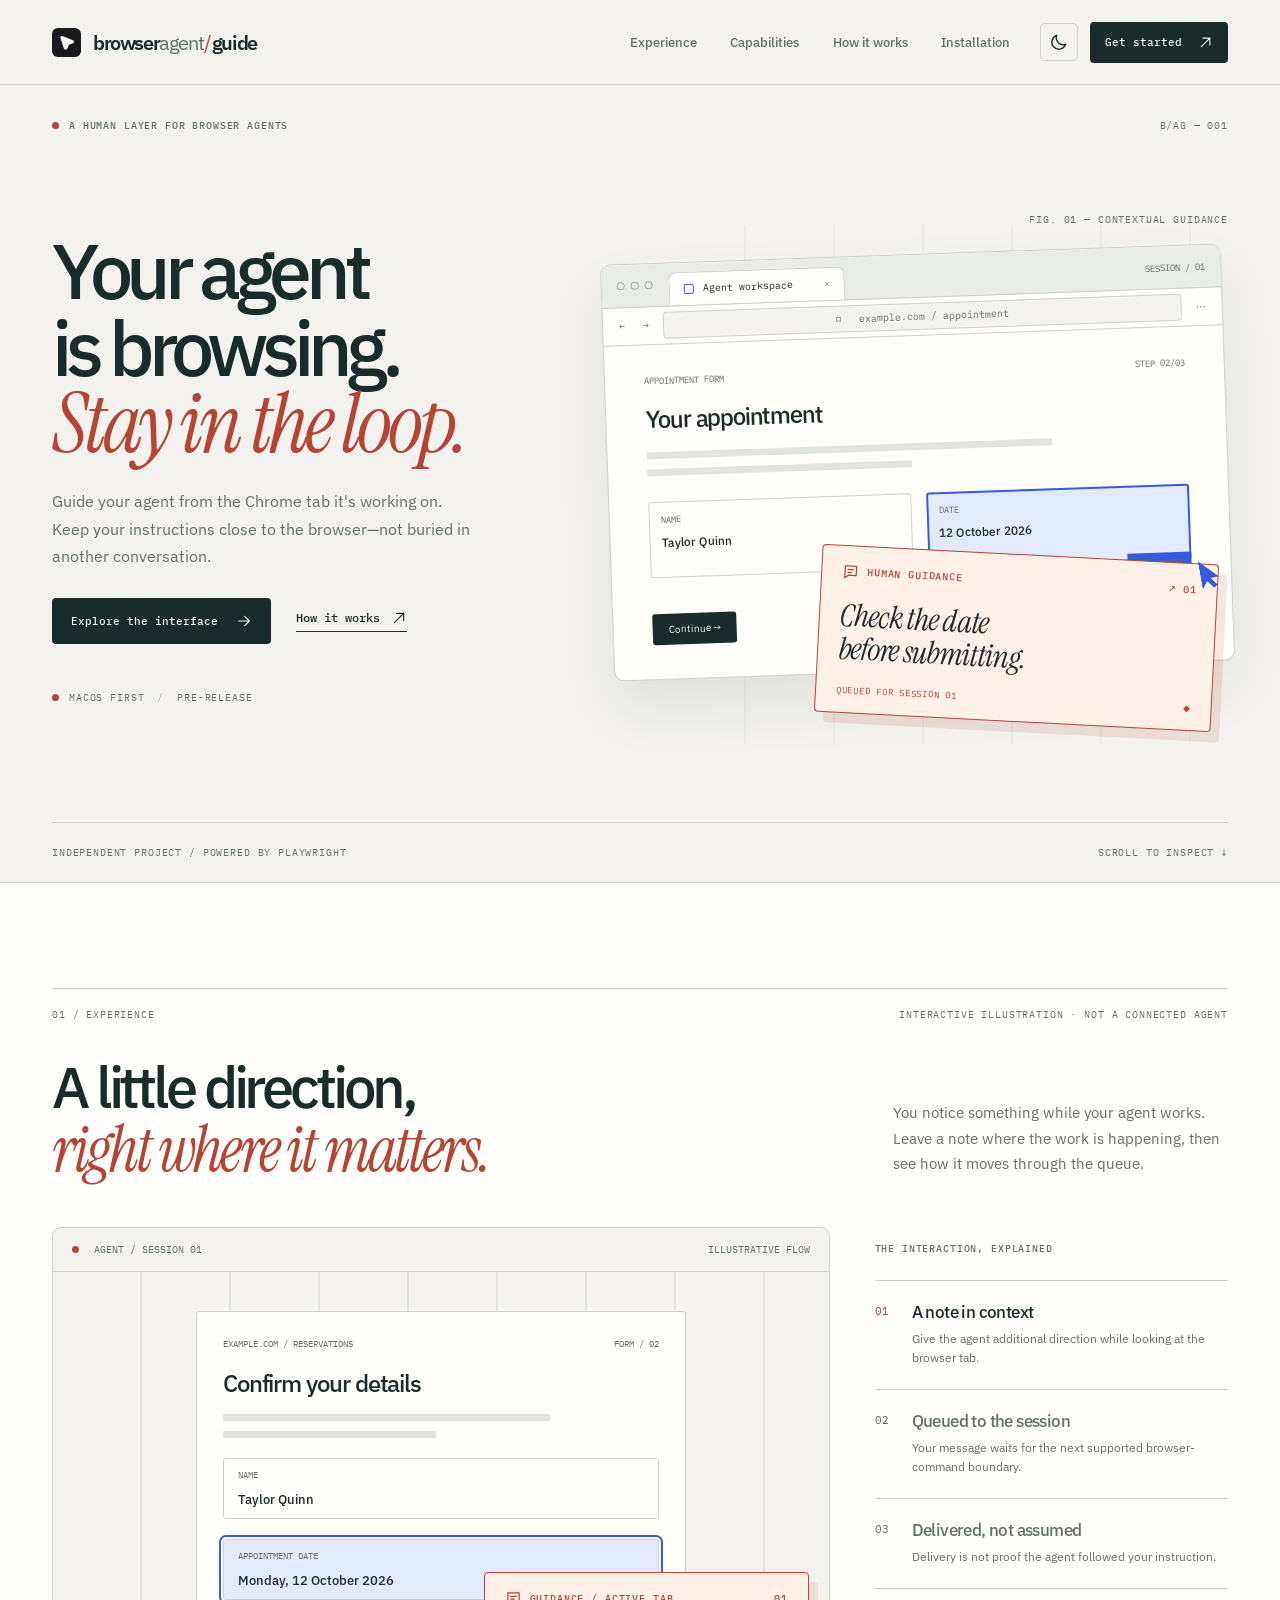
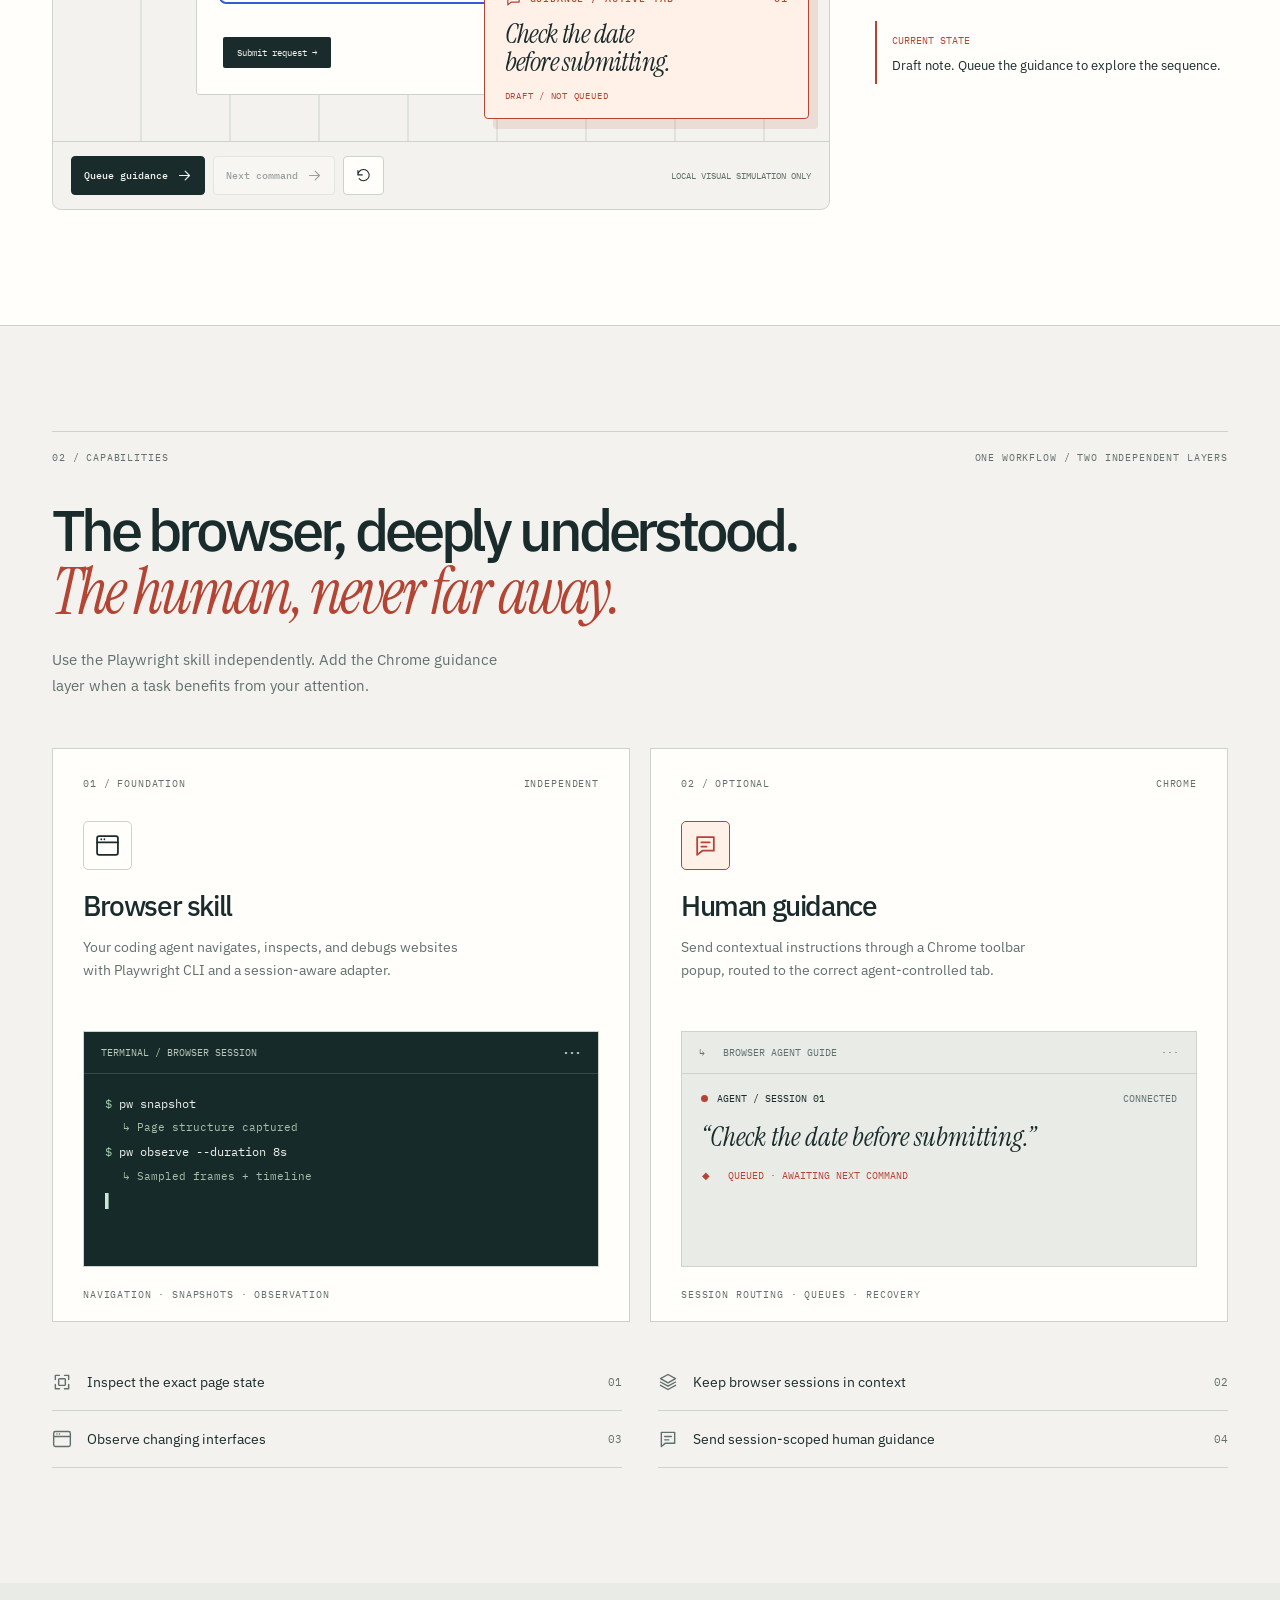
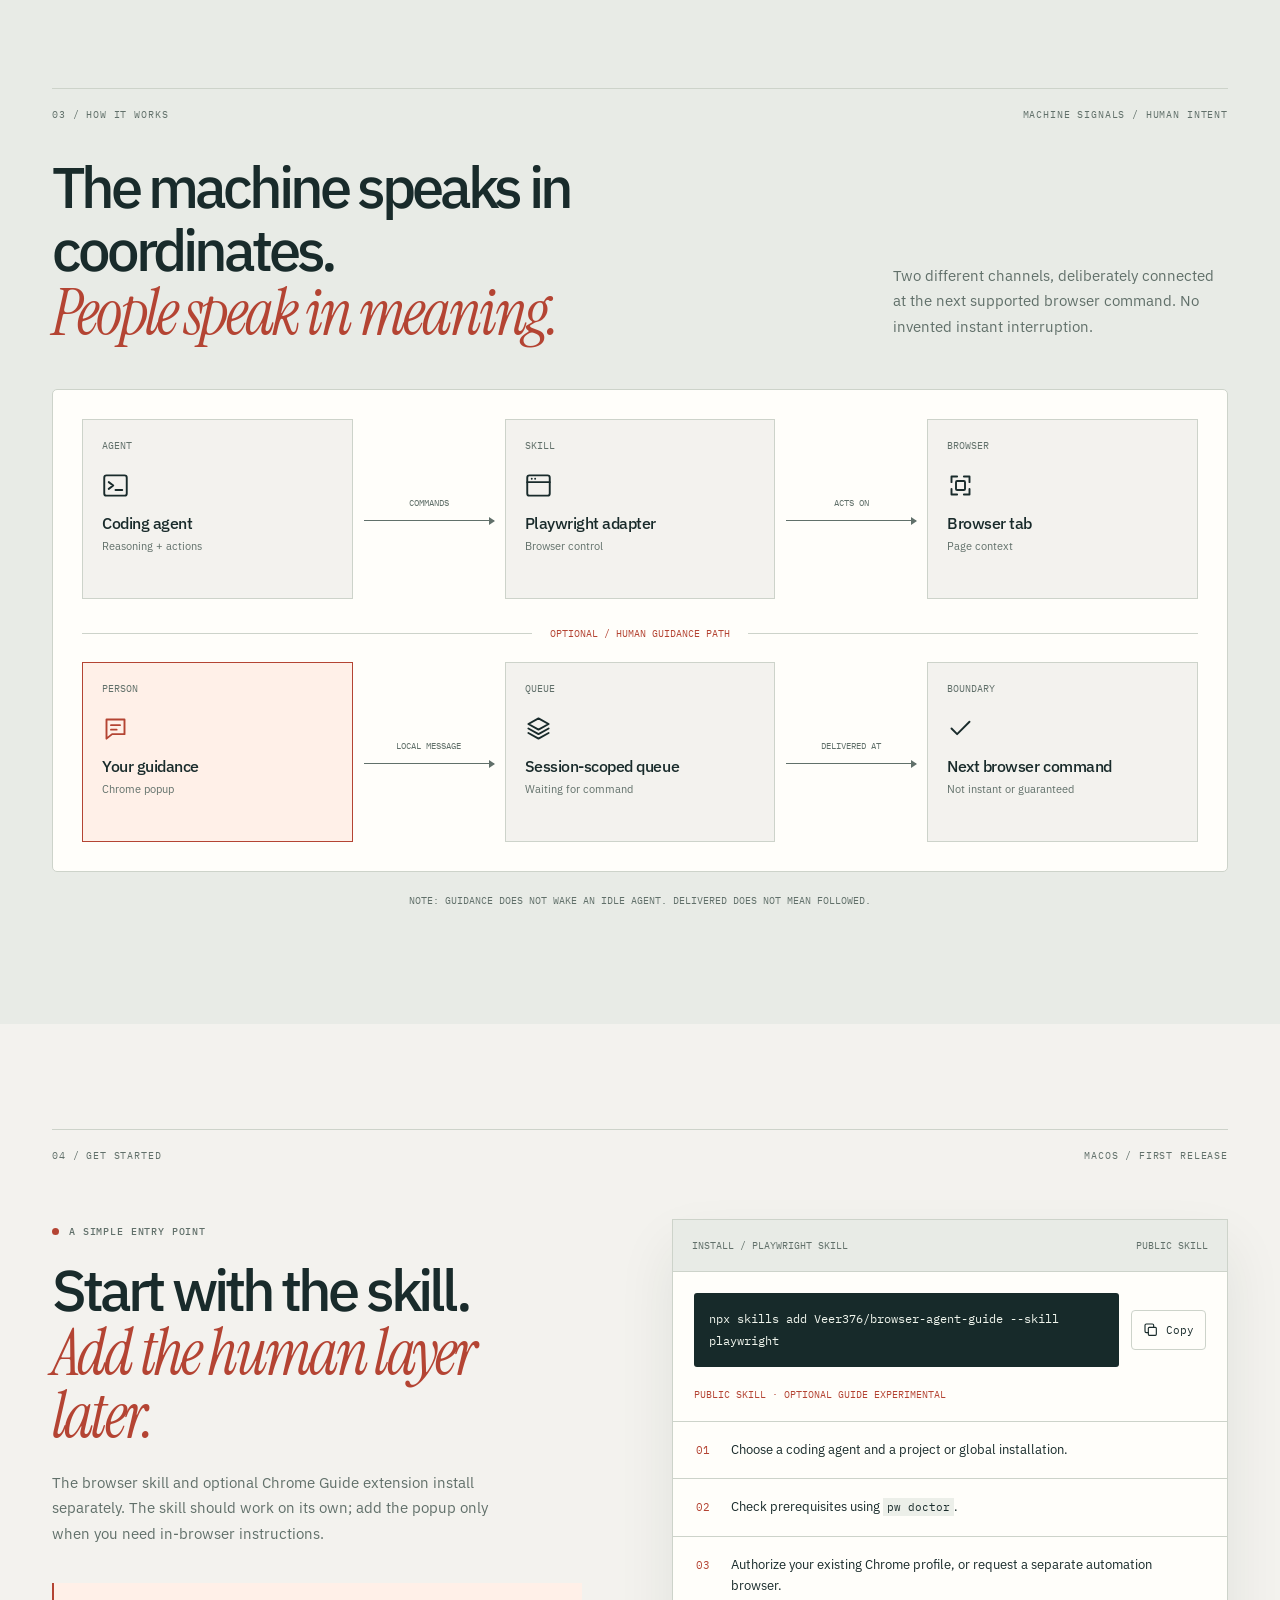
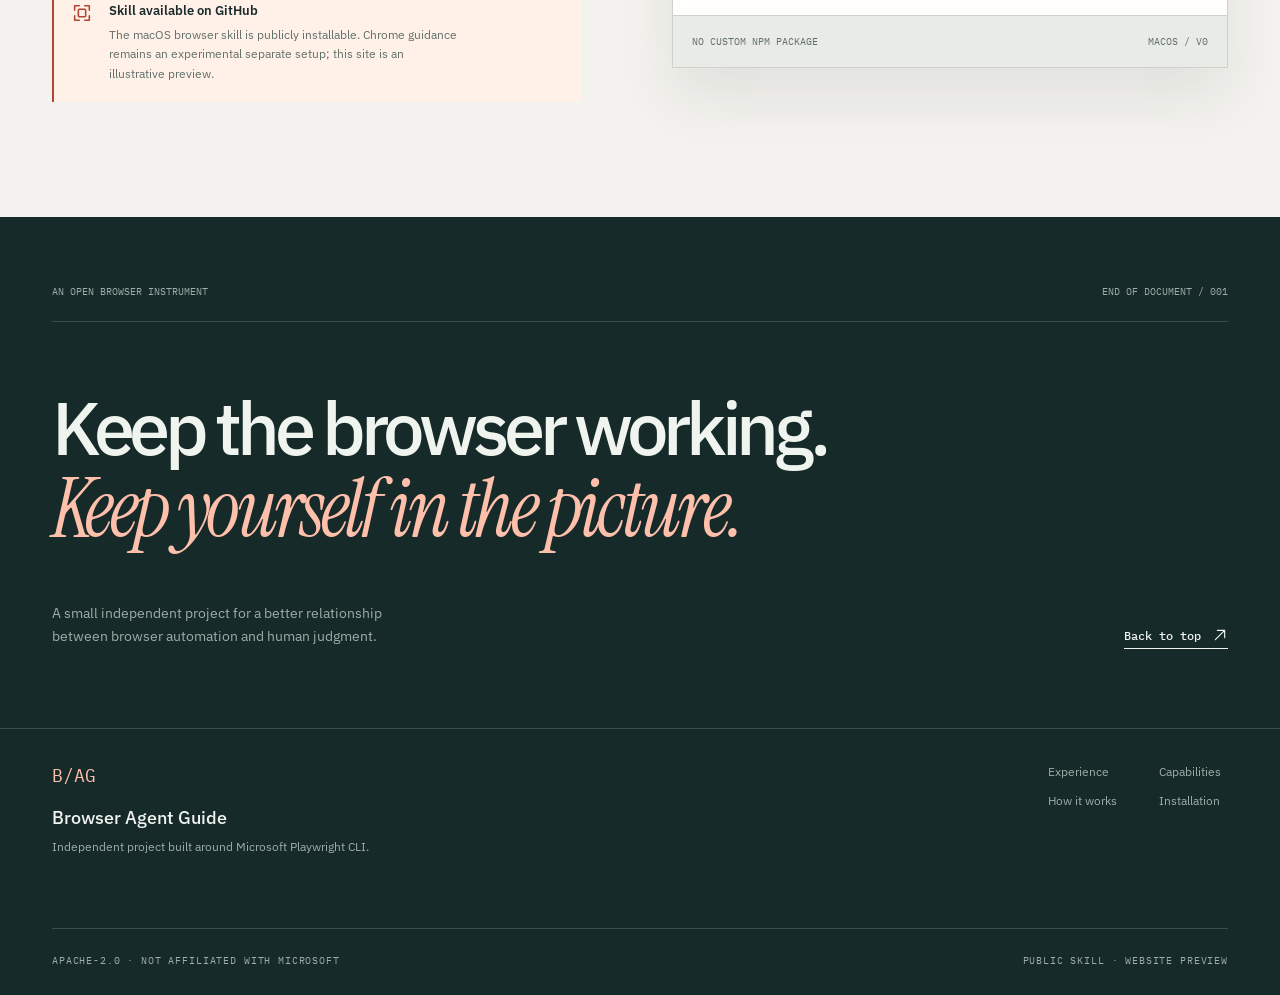
==== website/index.html @ abdd7b1d "Initial public Browser Agent Guide skill release" ====
<!doctype html>
<html lang="en">
<head>
  <meta charset="utf-8">
  <meta name="viewport" content="width=device-width, initial-scale=1">
  <meta name="theme-color" content="#f3f2ee">
  <meta name="description" content="Guide your browser agent—right from Chrome. A Playwright-powered browser skill with optional human guidance, public skill on GitHub; optional Chrome guidance remains experimental.">
  <title>Browser Agent Guide — Stay in the loop</title>
  <link rel="icon" href="favicon.svg" type="image/svg+xml">
  <link rel="preconnect" href="https://fonts.googleapis.com">
  <link rel="preconnect" href="https://fonts.gstatic.com" crossorigin>
  <link href="https://fonts.googleapis.com/css2?family=IBM+Plex+Mono:wght@400;500;600&family=IBM+Plex+Sans:wght@400;500;600;700&family=Instrument+Serif:ital@0;1&display=swap" rel="stylesheet">
  <link rel="stylesheet" href="styles.css">
  <script src="main.js" defer></script>
</head>
<body>
  <svg xmlns="http://www.w3.org/2000/svg" class="icon-defs" aria-hidden="true" focusable="false">
    <symbol id="arrow" viewBox="0 0 24 24"><path d="M4 12h16m-7-7 7 7-7 7"/></symbol>
    <symbol id="diagonal" viewBox="0 0 24 24"><path d="M5 19 19 5M8 5h11v11"/></symbol>
    <symbol id="copy" viewBox="0 0 24 24"><rect x="8" y="8" width="12" height="12" rx="1.5"/><path d="M16 8V5a2 2 0 0 0-2-2H5a2 2 0 0 0-2 2v9a2 2 0 0 0 2 2h3"/></symbol>
    <symbol id="check" viewBox="0 0 24 24"><path d="m4 12 5 5L20 6"/></symbol>
    <symbol id="refresh" viewBox="0 0 24 24"><path d="M3 11a9 9 0 1 1 2 6M3 4v7h7"/></symbol>
    <symbol id="message" viewBox="0 0 24 24"><path d="M4 4h16v13H9l-5 4V4Z"/><path d="M8 9h8M8 13h5"/></symbol>
    <symbol id="browser" viewBox="0 0 24 24"><rect x="2" y="3" width="20" height="18" rx="2"/><path d="M2 9h20M6 6h.01M9 6h.01"/></symbol>
    <symbol id="focus" viewBox="0 0 24 24"><path d="M4 9V4h5M15 4h5v5M20 15v5h-5M9 20H4v-5"/><rect x="8" y="8" width="8" height="8" rx="1"/></symbol>
    <symbol id="layers" viewBox="0 0 24 24"><path d="m12 3 9 5-9 5-9-5 9-5ZM3 12l9 5 9-5M3 16l9 5 9-5"/></symbol>
    <symbol id="terminal" viewBox="0 0 24 24"><rect x="2" y="3" width="20" height="18" rx="2"/><path d="m6 9 4 3-4 3m6 1h6"/></symbol>
    <symbol id="menu" viewBox="0 0 24 24"><path d="M4 7h16M4 12h16M4 17h16"/></symbol>
    <symbol id="close" viewBox="0 0 24 24"><path d="m5 5 14 14M19 5 5 19"/></symbol>
    <symbol id="sun" viewBox="0 0 24 24"><circle cx="12" cy="12" r="4"/><path d="M12 2v2m0 16v2M2 12h2m16 0h2M4.9 4.9l1.4 1.4m11.4 11.4 1.4 1.4m0-14.2-1.4 1.4M6.3 17.7l-1.4 1.4"/></symbol>
    <symbol id="moon" viewBox="0 0 24 24"><path d="M20 14.8A8.5 8.5 0 0 1 9.2 4a8.5 8.5 0 1 0 10.8 10.8Z"/></symbol>
  </svg>
  <a href="#main" class="skip-link">Skip to content</a>
  <header class="site-header" id="top">
    <div class="container header-inner">
      <a class="wordmark" href="#top" aria-label="Browser Agent Guide, home"><img class="mark" src="favicon.svg" alt="" aria-hidden="true"> browser<span>agent</span><b>/</b>guide</a>
      <nav class="nav-links" id="nav-links" aria-label="Main navigation"><a href="#experience">Experience</a><a href="#capabilities">Capabilities</a><a href="#architecture">How it works</a><a href="#install">Installation</a></nav>
      <div class="header-actions"><button id="theme-toggle" class="icon-button theme-toggle" type="button" aria-label="Switch to dark palette" title="Toggle color palette"><svg class="icon moon" aria-hidden="true"><use href="#moon"/></svg><svg class="icon sun" aria-hidden="true"><use href="#sun"/></svg></button><a class="header-button" href="#install">Get started <svg class="icon" aria-hidden="true"><use href="#diagonal"/></svg></a><button id="menu-toggle" class="icon-button menu-toggle" type="button" aria-controls="nav-links" aria-expanded="false" aria-label="Open navigation"><svg class="icon menu-icon" aria-hidden="true"><use href="#menu"/></svg><svg class="icon close-icon" aria-hidden="true"><use href="#close"/></svg></button></div>
    </div>
  </header>
  <main id="main">
    <section class="hero container" aria-labelledby="hero-title">
      <div class="hero-label"><span class="eyebrow"><i class="small-dot"></i> A HUMAN LAYER FOR BROWSER AGENTS</span><span class="mono index-label">B/AG — 001</span></div>
      <div class="hero-grid"><div class="hero-copy"><h1 id="hero-title">Your agent<br>is browsing.<br><em>Stay in the loop.</em></h1><p>Guide your agent from the Chrome tab it's working on. Keep your instructions close to the browser—not buried in another conversation.</p><div class="hero-buttons"><a href="#experience" class="button primary">Explore the interface <svg class="icon" aria-hidden="true"><use href="#arrow"/></svg></a><a href="#architecture" class="link-arrow">How it works <svg class="icon" aria-hidden="true"><use href="#diagonal"/></svg></a></div><div class="hero-status mono"><span class="status-led"></span> macOS first <span class="slash">/</span> pre-release</div></div>
      <div class="hero-art"><div class="art-coordinate mono">FIG. 01 — CONTEXTUAL GUIDANCE</div><div class="browser-window hero-window"><div class="browser-toolbar"><span class="traffic" aria-hidden="true"><i></i><i></i><i></i></span><span class="window-tab mono"><i></i> Agent workspace <b>×</b></span><span class="window-session mono">SESSION / 01</span></div><div class="browser-url mono"><span aria-hidden="true">← &nbsp; →</span><span class="url-field">⌑ &nbsp; example.com / appointment</span><span aria-hidden="true">⋯</span></div><div class="browser-page"><div class="page-meta mono">APPOINTMENT FORM <span>STEP 02/03</span></div><h3>Your appointment</h3><div class="skeleton long"></div><div class="skeleton short"></div><div class="page-fields"><div><span class="mono">NAME</span><strong>Taylor Quinn</strong></div><div class="focus-field"><span class="mono">DATE</span><strong>12 October 2026</strong><span class="focus-tag mono">INPUT#DATE</span></div></div><div class="form-button">Continue →</div></div></div><div class="hero-note human-note"><div class="note-top mono"><svg class="icon" aria-hidden="true"><use href="#message"/></svg> HUMAN GUIDANCE <span>↗ 01</span></div><p>Check the date<br>before submitting.</p><div class="note-bottom mono">QUEUED FOR SESSION 01 <span>◆</span></div></div><div class="pointer" aria-hidden="true"></div></div></div>
      <div class="hero-bottom mono"><span>INDEPENDENT PROJECT / POWERED BY PLAYWRIGHT</span><span>SCROLL TO INSPECT ↓</span></div>
    </section>

    <section id="experience" class="experience section-space" aria-labelledby="experience-title"><div class="container"><div class="section-rule"><span class="mono">01 / EXPERIENCE</span><span class="mono section-aside">INTERACTIVE ILLUSTRATION · NOT A CONNECTED AGENT</span></div><div class="section-intro"><h2 id="experience-title">A little direction,<br><em>right where it matters.</em></h2><p>You notice something while your agent works. Leave a note where the work is happening, then see how it moves through the queue.</p></div><div class="experience-grid"><div class="demo-surface"><div class="demo-bar mono"><span><i class="status-led"></i> AGENT / SESSION 01</span><span>ILLUSTRATIVE FLOW</span></div><div class="demo-page"><div class="sample-app"><div class="sample-kicker mono">EXAMPLE.COM / RESERVATIONS <span>FORM / 02</span></div><h3>Confirm your details</h3><div class="skeleton long"></div><div class="skeleton short"></div><div class="sample-field"><span class="mono">NAME</span><strong>Taylor Quinn</strong></div><div class="sample-field sample-selected"><span class="mono">APPOINTMENT DATE</span><strong>Monday, 12 October 2026</strong><small class="mono">SELECTED / #DATE</small></div><div class="sample-button mono">Submit request →</div></div><div class="demo-note human-note" id="demo-note"><div class="note-top mono"><svg class="icon" aria-hidden="true"><use href="#message"/></svg> GUIDANCE / ACTIVE TAB<span>01</span></div><p>Check the date<br>before submitting.</p><div class="note-bottom mono" id="demo-note-status">DRAFT / NOT QUEUED</div></div></div><div class="demo-bottom"><div class="demo-buttons"><button id="demo-queue" type="button" class="demo-primary">Queue guidance <svg class="icon" aria-hidden="true"><use href="#arrow"/></svg></button><button id="demo-deliver" type="button" class="demo-secondary" disabled>Next command <svg class="icon" aria-hidden="true"><use href="#arrow"/></svg></button><button id="demo-reset" type="button" class="demo-reset" title="Reset illustration" aria-label="Reset illustration"><svg class="icon" aria-hidden="true"><use href="#refresh"/></svg></button></div><span class="mono demo-disclaimer">LOCAL VISUAL SIMULATION ONLY</span></div></div><aside class="demo-explainer"><span class="eyebrow">THE INTERACTION, EXPLAINED</span><div class="steps"><div id="step-draft" class="step active"><span class="mono">01</span><div><h3>A note in context</h3><p>Give the agent additional direction while looking at the browser tab.</p></div></div><div id="step-queued" class="step"><span class="mono">02</span><div><h3>Queued to the session</h3><p>Your message waits for the next supported browser-command boundary.</p></div></div><div id="step-delivered" class="step"><span class="mono">03</span><div><h3>Delivered, not assumed</h3><p>Delivery is not proof the agent followed your instruction.</p></div></div></div><div class="demo-readout" role="status" aria-live="polite"><span class="mono">CURRENT STATE</span><p id="demo-status">Draft note. Queue the guidance to explore the sequence.</p></div></aside></div></div></section>

    <section id="capabilities" class="capabilities container section-space" aria-labelledby="capabilities-title"><div class="section-rule"><span class="mono">02 / CAPABILITIES</span><span class="mono section-aside">ONE WORKFLOW / TWO INDEPENDENT LAYERS</span></div><div class="section-intro wide"><h2 id="capabilities-title">The browser, deeply understood.<br><em>The human, never far away.</em></h2><p>Use the Playwright skill independently. Add the Chrome guidance layer when a task benefits from your attention.</p></div><div class="feature-grid"><article class="feature-card feature-skill"><div class="feature-overline mono"><span>01 / FOUNDATION</span><span>INDEPENDENT</span></div><div class="feature-icon"><svg class="icon" aria-hidden="true"><use href="#browser"/></svg></div><h3>Browser skill</h3><p>Your coding agent navigates, inspects, and debugs websites with Playwright CLI and a session-aware adapter.</p><div class="terminal-card"><div class="terminal-heading mono"><span>TERMINAL / BROWSER SESSION</span><span>•••</span></div><div class="terminal-content mono"><div><span>$</span> pw snapshot</div><div class="terminal-success">↳ Page structure captured</div><div><span>$</span> pw observe --duration 8s</div><div class="terminal-success">↳ Sampled frames + timeline</div><div class="terminal-cursor">▌</div></div></div><div class="feature-foot mono">NAVIGATION · SNAPSHOTS · OBSERVATION</div></article><article class="feature-card feature-guide"><div class="feature-overline mono"><span>02 / OPTIONAL</span><span>CHROME</span></div><div class="feature-icon human-icon"><svg class="icon" aria-hidden="true"><use href="#message"/></svg></div><h3>Human guidance</h3><p>Send contextual instructions through a Chrome toolbar popup, routed to the correct agent-controlled tab.</p><div class="extension-card"><div class="extension-head mono"><span>↳ &nbsp; BROWSER AGENT GUIDE</span><span>···</span></div><div class="extension-session mono"><i class="status-led"></i> AGENT / SESSION 01 <span>CONNECTED</span></div><blockquote>“Check the date before submitting.”</blockquote><div class="extension-queue mono">◆ &nbsp; QUEUED · AWAITING NEXT COMMAND</div></div><div class="feature-foot mono">SESSION ROUTING · QUEUES · RECOVERY</div></article></div><div class="feature-index"><div><svg class="icon" aria-hidden="true"><use href="#focus"/></svg><span>Inspect the exact page state</span><b class="mono">01</b></div><div><svg class="icon" aria-hidden="true"><use href="#layers"/></svg><span>Keep browser sessions in context</span><b class="mono">02</b></div><div><svg class="icon" aria-hidden="true"><use href="#browser"/></svg><span>Observe changing interfaces</span><b class="mono">03</b></div><div><svg class="icon" aria-hidden="true"><use href="#message"/></svg><span>Send session-scoped human guidance</span><b class="mono">04</b></div></div></section>

    <section id="architecture" class="architecture section-space" aria-labelledby="architecture-title"><div class="container"><div class="section-rule"><span class="mono">03 / HOW IT WORKS</span><span class="mono section-aside">MACHINE SIGNALS / HUMAN INTENT</span></div><div class="section-intro"><h2 id="architecture-title">The machine speaks in coordinates.<br><em>People speak in meaning.</em></h2><p>Two different channels, deliberately connected at the next supported browser command. No invented instant interruption.</p></div><div class="flow" role="group" aria-label="The agent runs the Playwright skill to control a browser; separately, the Chrome Guide popup queues instructions locally for delivery at a browser-command boundary."><div class="flow-row"><div class="flow-node"><small class="mono">AGENT</small><svg class="icon" aria-hidden="true"><use href="#terminal"/></svg><strong>Coding agent</strong><span>Reasoning + actions</span></div><div class="flow-connector mono"><span>COMMANDS</span><i></i></div><div class="flow-node"><small class="mono">SKILL</small><svg class="icon" aria-hidden="true"><use href="#browser"/></svg><strong>Playwright adapter</strong><span>Browser control</span></div><div class="flow-connector mono"><span>ACTS ON</span><i></i></div><div class="flow-node"><small class="mono">BROWSER</small><svg class="icon" aria-hidden="true"><use href="#focus"/></svg><strong>Browser tab</strong><span>Page context</span></div></div><div class="flow-separator mono"><span>OPTIONAL / HUMAN GUIDANCE PATH</span></div><div class="flow-row"><div class="flow-node human-flow"><small class="mono">PERSON</small><svg class="icon" aria-hidden="true"><use href="#message"/></svg><strong>Your guidance</strong><span>Chrome popup</span></div><div class="flow-connector mono"><span>LOCAL MESSAGE</span><i></i></div><div class="flow-node"><small class="mono">QUEUE</small><svg class="icon" aria-hidden="true"><use href="#layers"/></svg><strong>Session-scoped queue</strong><span>Waiting for command</span></div><div class="flow-connector mono"><span>DELIVERED AT</span><i></i></div><div class="flow-node"><small class="mono">BOUNDARY</small><svg class="icon" aria-hidden="true"><use href="#check"/></svg><strong>Next browser command</strong><span>Not instant or guaranteed</span></div></div></div><p class="flow-caveat mono">NOTE: GUIDANCE DOES NOT WAKE AN IDLE AGENT. DELIVERED DOES NOT MEAN FOLLOWED.</p></div></section>

    <section id="install" class="install container section-space" aria-labelledby="install-title"><div class="section-rule"><span class="mono">04 / GET STARTED</span><span class="mono section-aside">MACOS / FIRST RELEASE</span></div><div class="install-grid"><div class="install-copy"><span class="eyebrow"><i class="small-dot"></i> A SIMPLE ENTRY POINT</span><h2 id="install-title">Start with the skill.<br><em>Add the human layer later.</em></h2><p>The browser skill and optional Chrome Guide extension install separately. The skill should work on its own; add the popup only when you need in-browser instructions.</p><div class="release-note"><svg class="icon" aria-hidden="true"><use href="#focus"/></svg><div><strong>Skill available on GitHub</strong><span>The macOS browser skill is publicly installable. Chrome guidance remains an experimental separate setup; this site is an illustrative preview.</span></div></div></div><div class="install-panel"><div class="install-bar mono"><span>INSTALL / PLAYWRIGHT SKILL</span><span>PUBLIC SKILL</span></div><div class="install-command"><code id="install-command">npx skills add Veer376/browser-agent-guide --skill playwright</code><button id="copy-command" type="button" aria-label="Copy skill installation command"><svg class="icon" aria-hidden="true"><use href="#copy"/></svg><span>Copy</span></button></div><p class="copy-feedback mono" id="copy-feedback" role="status" aria-live="polite">PUBLIC SKILL · OPTIONAL GUIDE EXPERIMENTAL</p><div class="install-step"><span class="mono">01</span><p>Choose a coding agent and a project or global installation.</p></div><div class="install-step"><span class="mono">02</span><p>Check prerequisites using <code>pw doctor</code>.</p></div><div class="install-step"><span class="mono">03</span><p>Authorize your existing Chrome profile, or request a separate automation browser.</p></div><div class="install-footer mono"><span>NO CUSTOM NPM PACKAGE</span><span>MACOS / V0</span></div></div></div></section>

    <section class="closing"><div class="container"><div class="closing-meta mono"><span>AN OPEN BROWSER INSTRUMENT</span><span>END OF DOCUMENT / 001</span></div><h2>Keep the browser working.<br><em>Keep yourself in the picture.</em></h2><div class="closing-end"><p>A small independent project for a better relationship between browser automation and human judgment.</p><a href="#top" class="link-arrow">Back to top <svg class="icon" aria-hidden="true"><use href="#diagonal"/></svg></a></div></div></section>
  </main>
  <footer class="site-footer"><div class="container"><div class="footer-top"><div><div class="footer-logo mono">B/AG</div><strong>Browser Agent Guide</strong><p>Independent project built around Microsoft Playwright CLI.</p></div><nav aria-label="Footer navigation"><a href="#experience">Experience</a><a href="#capabilities">Capabilities</a><a href="#architecture">How it works</a><a href="#install">Installation</a></nav></div><div class="footer-bottom mono"><span>APACHE-2.0 · NOT AFFILIATED WITH MICROSOFT</span><span>PUBLIC SKILL · WEBSITE PREVIEW</span></div></div></footer>
</body>
</html>
---- website/styles.css ----
:root {
  color-scheme: light;
  --paper: #f3f2ee;
  --surface: #fffefa;
  --chrome: #e8ebe6;
  --soft: #ecefe9;
  --ink: #192b2b;
  --muted: #61706a;
  --border: #cdd3ca;
  --blue: #365ad9;
  --blue-tint: #e4eafd;
  --human: #b44433;
  --human-tint: #fff0e8;
  --deep: #172a2a;
  --deep-muted: #9daea8;
  --shadow: 0 28px 55px #182c2515;
  --max: 1360px;
}
body.dark {
  color-scheme: dark;
  --paper: #172222;
  --surface: #202d2c;
  --chrome: #263433;
  --soft: #243332;
  --ink: #eef1e9;
  --muted: #b5c0b8;
  --border: #43524c;
  --blue: #a7b6ff;
  --blue-tint: #2d3956;
  --human: #ff9b7f;
  --human-tint: #402f2c;
  --deep: #111d1e;
  --deep-muted: #aebcb6;
  --shadow: 0 28px 60px #0005;
}
*, *::before, *::after { box-sizing: border-box; }
html { scroll-behavior: smooth; scroll-padding-top: 96px; }
body { margin: 0; font-family: 'IBM Plex Sans', -apple-system, system-ui, sans-serif; color: var(--ink); background: var(--paper); -webkit-font-smoothing: antialiased; }
a { color: inherit; text-decoration: none; }
button { font: inherit; cursor: pointer; }
:focus-visible { outline: 3px solid var(--blue); outline-offset: 4px; }
::selection { background: var(--blue); color: var(--surface); }
.icon-defs { position: absolute; height: 0; width: 0; overflow: hidden; }
.icon { width: 20px; height: 20px; display: inline-block; flex: none; fill: none; stroke: currentColor; stroke-width: 1.7; stroke-linecap: round; stroke-linejoin: round; }
.mono { font-family: 'IBM Plex Mono', SFMono-Regular, Consolas, monospace; }
.container { width: min(var(--max), calc(100% - 104px)); margin-inline: auto; }
.skip-link { position: absolute; z-index: 100; top: 0; left: 16px; transform: translateY(-120%); background: var(--ink); color: var(--paper); padding: 12px 18px; }
.skip-link:focus { transform: translateY(12px); }
.site-header { position: relative; z-index: 20; border-bottom: 1px solid var(--border); }
.header-inner { min-height: 84px; display: flex; align-items: center; justify-content: space-between; gap: 30px; }
.wordmark { display: inline-flex; align-items: center; white-space: nowrap; font-size: 20px; font-weight: 600; letter-spacing: -.07em; }
.wordmark > span:not(.mark) { font-weight: 400; color: var(--muted); }
.wordmark b { font-weight: 400; color: var(--human); margin: 0 1px; }
.mark { display: block; width: 29px; height: 29px; flex: 0 0 29px; margin-right: 12px; }
.nav-links { display: flex; align-items: center; gap: clamp(20px, 2.6vw, 43px); margin-left: auto; }
.nav-links a { font-size: 13px; font-weight: 500; color: var(--muted); transition: color .18s ease; }
.nav-links a:hover, .nav-links a:focus-visible { color: var(--ink); }
.header-actions { display: flex; align-items: center; gap: 12px; }
.icon-button { height: 38px; width: 38px; display: grid; place-items: center; border: 1px solid var(--border); color: var(--ink); background: transparent; border-radius: 5px; }
.icon-button:hover { background: var(--soft); }
.theme-toggle .sun, body.dark .theme-toggle .moon { display: none; }
body.dark .theme-toggle .sun { display: inline-block; }
.header-button { background: var(--ink); color: var(--paper); padding: 13px 15px; border-radius: 4px; font: 500 11px 'IBM Plex Mono', monospace; display: inline-flex; align-items: center; gap: 16px; transition: transform .18s ease; white-space: nowrap; }
.header-button .icon { width: 15px; height: 15px; }
.header-button:hover { transform: translateY(-2px); }
.menu-toggle { display: none; }
.eyebrow, .index-label, .section-rule, .hero-bottom, .hero-status, .art-coordinate, .note-top, .note-bottom, .feature-overline, .feature-foot, .footer-bottom { font-size: 10px; letter-spacing: .085em; }
.eyebrow { font: 500 10px 'IBM Plex Mono', monospace; color: var(--muted); display: inline-flex; align-items: center; gap: 10px; }
.small-dot, .status-led { width: 7px; height: 7px; background: var(--human); border-radius: 50%; display: inline-block; vertical-align: middle; flex: none; }
.hero { padding-top: 34px; }
.hero-label { display: flex; align-items: center; justify-content: space-between; gap: 16px; }
.index-label { color: var(--muted); }
.hero-grid { display: grid; grid-template-columns: minmax(0, .89fr) minmax(0, 1.11fr); gap: clamp(24px, 4.5vw, 80px); align-items: center; min-height: 690px; }
.hero-copy { padding: 28px 0 46px; position: relative; z-index: 3; }
h1, h2, h3, p { margin-top: 0; }
h1 { font-weight: 500; letter-spacing: -.083em; line-height: .995; font-size: clamp(58px, 6vw, 99px); margin: 0 0 27px; }
h1 em, h2 em { font-family: 'Instrument Serif', Georgia, serif; color: var(--human); font-size: 1.09em; font-weight: 400; letter-spacing: -.045em; line-height: .9; }
.hero-copy p { font-size: 16px; line-height: 1.7; color: var(--muted); max-width: 425px; margin: 0 0 28px; }
.hero-buttons { display: flex; gap: 25px; align-items: center; flex-wrap: wrap; }
.button { display: inline-flex; align-items: center; justify-content: space-between; gap: 18px; padding: 15px 19px; border-radius: 4px; font: 500 11px 'IBM Plex Mono', monospace; transition: transform .18s ease; }
.button:hover { transform: translateY(-2px); }
.button.primary { background: var(--ink); color: var(--paper); }
.button .icon, .link-arrow .icon { height: 16px; width: 16px; }
.link-arrow { display: inline-flex; align-items: center; gap: 11px; font: 500 12px 'IBM Plex Mono', monospace; border-bottom: 1px solid var(--ink); padding-bottom: 5px; }
.link-arrow:hover .icon { transform: translate(2px, -2px); }
.link-arrow .icon { transition: transform .18s ease; }
.hero-status { display: flex; align-items: center; gap: 10px; color: var(--muted); margin-top: 47px; text-transform: uppercase; }
.hero-status .slash { padding: 0 3px; opacity: .5; }
.hero-art { position: relative; min-width: 0; min-height: 560px; padding: 57px 0 60px; display: flex; align-items: flex-start; }
.hero-art::before { content: ''; position: absolute; inset: 28px 0 13px 8%; background: repeating-linear-gradient(90deg, transparent 0, transparent 87px, var(--border) 88px, transparent 89px); opacity: .48; pointer-events: none; }
.art-coordinate { position: absolute; top: 16px; right: 0; color: var(--muted); }
.browser-window { position: relative; background: var(--surface); border: 1px solid var(--border); border-radius: 10px; overflow: hidden; box-shadow: var(--shadow); }
.hero-window { width: 100%; min-height: 390px; transform: rotate(-2deg); }
.browser-toolbar { height: 43px; display: flex; align-items: center; gap: 16px; background: var(--chrome); border-bottom: 1px solid var(--border); padding: 0 15px; }
.traffic { display: inline-flex; gap: 6px; align-items: center; }
.traffic i { width: 8px; height: 8px; border: 1px solid var(--muted); border-radius: 50%; opacity: .5; }
.window-tab { height: 33px; display: flex; gap: 9px; align-items: center; align-self: end; padding: 0 14px; border: 1px solid var(--border); border-bottom: 1px solid var(--surface); border-radius: 7px 7px 0 0; background: var(--surface); white-space: nowrap; font-size: 10px; }
.window-tab i { width: 10px; height: 10px; border: 1.5px solid var(--blue); border-radius: 2px; }
.window-tab b { opacity: .6; font-weight: 400; margin-left: 22px; }
.window-session { margin-left: auto; white-space: nowrap; color: var(--muted); font-size: 9px; }
.browser-url { height: 38px; display: flex; align-items: center; gap: 14px; padding: 0 16px; font-size: 10px; color: var(--muted); border-bottom: 1px solid var(--border); }
.url-field { display: block; flex: 1; border: 1px solid var(--border); background: var(--paper); border-radius: 4px; padding: 6px 8px; text-align: center; white-space: nowrap; overflow: hidden; text-overflow: ellipsis; }
.browser-page { padding: 30px 39px 34px; }
.page-meta, .sample-kicker { display: flex; align-items: center; justify-content: space-between; gap: 12px; color: var(--muted); font-size: 9px; }
.browser-page h3 { font-size: 24px; letter-spacing: -.05em; font-weight: 500; margin: 17px 0; }
.skeleton { height: 7px; border-radius: 1px; background: var(--border); opacity: .57; margin-top: 10px; }
.skeleton.long { width: 75%; }.skeleton.short { width: 49%; }
.page-fields { display: grid; grid-template-columns: 1fr 1fr; gap: 15px; margin-top: 26px; }
.page-fields > div { border: 1px solid var(--border); min-height: 76px; border-radius: 3px; padding: 11px; position: relative; }
.page-fields span.mono { display: block; font-size: 9px; color: var(--muted); margin-bottom: 10px; }
.page-fields strong { display: block; font-size: 12px; font-weight: 500; }
.page-fields .focus-field { border: 2px solid var(--blue); padding: 10px; background: var(--blue-tint); }
.focus-tag { position: absolute; right: -2px; bottom: -25px; background: var(--blue); color: #fff; font-size: 9px; padding: 5px 7px; }
.form-button { background: var(--ink); color: var(--paper); margin-top: 36px; display: inline-flex; padding: 9px 16px; font-size: 10px; border-radius: 3px; }
.human-note { background: var(--human-tint); border: 1px solid var(--human); box-shadow: 9px 10px 0 #b4443320; color: var(--ink); padding: 17px 20px; border-radius: 4px; }
.hero-note { position: absolute; right: 2%; bottom: 35px; width: 64%; transform: rotate(3deg); z-index: 2; }
.note-top { display: flex; align-items: center; gap: 8px; color: var(--human); font-weight: 500; font-size: 10px; white-space: nowrap; }
.note-top .icon { width: 17px; height: 17px; }
.note-top span { margin-left: auto; }
.human-note p { font: italic 31px/1.05 'Instrument Serif', Georgia, serif; letter-spacing: -.022em; margin: 20px 0 19px; }
.note-bottom { color: var(--human); font-size: 9px; display: flex; justify-content: space-between; gap: 8px; }
.pointer { width: 22px; height: 29px; clip-path: polygon(0 0,0 100%,27% 73%,54% 100%,71% 91%,45% 65%,82% 64%); background: var(--blue); position: absolute; right: 1%; bottom: 169px; transform: rotate(-10deg); z-index: 3; }
.hero-bottom { display: flex; justify-content: space-between; color: var(--muted); gap: 20px; padding: 23px 0; border-top: 1px solid var(--border); }
.section-space { padding-top: 105px; padding-bottom: 115px; }
.section-rule { display: flex; align-items: center; justify-content: space-between; gap: 20px; border-top: 1px solid var(--border); padding-top: 19px; color: var(--muted); }
.section-aside { text-align: right; }
.section-intro { display: flex; align-items: end; justify-content: space-between; gap: 50px; padding: 35px 0 45px; }
.section-intro h2, .install h2, .closing h2 { font-size: clamp(43px, 4.5vw, 67px); letter-spacing: -.072em; font-weight: 500; line-height: 1.09; margin: 0; }
.section-intro p { max-width: 335px; font-size: 15px; line-height: 1.7; color: var(--muted); margin: 0 0 5px; }
.experience { background: var(--surface); border-block: 1px solid var(--border); }
.experience-grid { display: grid; grid-template-columns: minmax(0, 1.65fr) minmax(250px, .75fr); gap: 45px; align-items: stretch; }
.demo-surface { border: 1px solid var(--border); border-radius: 9px; background: var(--paper); overflow: hidden; }
.demo-bar { padding: 15px 19px; border-bottom: 1px solid var(--border); display: flex; justify-content: space-between; align-items: center; gap: 10px; color: var(--muted); font-size: 10px; }
.demo-bar .status-led { margin-right: 9px; }
.demo-page { position: relative; padding: 39px 38px 46px; min-height: 438px; background: repeating-linear-gradient(90deg, transparent 0, transparent 87px, var(--border) 88px, transparent 89px); background-color: var(--paper); }
.sample-app { max-width: 490px; margin: auto; padding: 26px; background: var(--surface); border: 1px solid var(--border); border-radius: 3px; }
.sample-app h3 { margin: 18px 0 15px; font-size: 24px; font-weight: 500; letter-spacing: -.045em; }
.sample-field { margin-top: 20px; border: 1px solid var(--border); padding: 10px 14px; border-radius: 3px; }
.sample-field > span { display: block; color: var(--muted); font-size: 9px; margin-bottom: 8px; }
.sample-field strong { font-size: 13px; font-weight: 500; }
.sample-selected { outline: 2px solid var(--blue); outline-offset: 2px; background: var(--blue-tint); position: relative; }
.sample-selected small { position: absolute; right: -2px; bottom: -22px; font-size: 9px; padding: 4px 7px; background: var(--blue); color: #fff; }
.sample-button { display: inline-block; background: var(--ink); color: var(--paper); border-radius: 2px; font-size: 9px; padding: 10px 14px; margin-top: 37px; }
.demo-note { position: absolute; right: 20px; bottom: 22px; width: min(325px, 54%); z-index: 1; transition: background .24s ease, border-color .24s ease, transform .24s ease; }
.demo-note p { margin: 13px 0; font-size: 27px; }
.demo-note.queued { transform: translateY(-8px); }
.demo-note.delivered { background: var(--blue-tint); border-color: var(--blue); box-shadow: 9px 10px 0 #365ad920; }
.demo-note.delivered .note-top, .demo-note.delivered .note-bottom { color: var(--blue); }
.demo-bottom { padding: 14px 18px; display: flex; align-items: center; justify-content: space-between; gap: 13px; border-top: 1px solid var(--border); flex-wrap: wrap; }
.demo-buttons { display: flex; align-items: center; gap: 8px; flex-wrap: wrap; }
.demo-buttons button { display: inline-flex; align-items: center; justify-content: center; gap: 9px; min-height: 39px; border: 1px solid var(--border); padding: 9px 12px; font: 500 10px 'IBM Plex Mono', monospace; border-radius: 4px; }
.demo-buttons .icon { width: 15px; height: 15px; }
.demo-buttons .demo-primary { color: var(--paper); background: var(--ink); border-color: var(--ink); }
.demo-buttons .demo-secondary, .demo-buttons .demo-reset { color: var(--ink); background: var(--surface); }
.demo-buttons button:disabled { opacity: .4; cursor: not-allowed; }
.demo-buttons button:not(:disabled):hover { box-shadow: 0 3px 0 var(--border); }
.demo-disclaimer { font-size: 9px; color: var(--muted); }
.demo-explainer { padding: 9px 0 0; }
.steps { margin: 24px 0 32px; border-top: 1px solid var(--border); }
.step { display: grid; grid-template-columns: 27px 1fr; gap: 10px; padding: 20px 10px 22px 0; border-bottom: 1px solid var(--border); color: var(--muted); transition: color .2s, background .2s; }
.step.active { color: var(--ink); }
.step.active > span { color: var(--human); }
.step > span { font-size: 11px; padding-top: 3px; }
.step h3 { font-size: 17px; font-weight: 500; letter-spacing: -.035em; margin: 0 0 6px; }
.step p { font-size: 12px; line-height: 1.6; margin: 0; color: var(--muted); }
.demo-readout { border-left: 2px solid var(--human); padding: 7px 0 7px 15px; }
.demo-readout > span { color: var(--human); font-size: 10px; }
.demo-readout p { font-size: 13px; line-height: 1.6; margin: 8px 0 0; }
.capabilities .section-intro { display: block; }
.capabilities .section-intro h2 { margin-bottom: 23px; }
.capabilities .section-intro p { max-width: 460px; }
.feature-grid { display: grid; grid-template-columns: 1fr 1fr; gap: 20px; }
.feature-card { padding: 28px 30px 20px; border: 1px solid var(--border); background: var(--surface); display: flex; flex-direction: column; min-width: 0; }
.feature-overline { display: flex; justify-content: space-between; gap: 12px; color: var(--muted); }
.feature-icon { height: 49px; width: 49px; border: 1px solid var(--border); display: grid; place-items: center; margin: 31px 0 17px; border-radius: 5px; }
.feature-icon .icon { width: 25px; height: 25px; }
.human-icon { color: var(--human); border-color: var(--human); background: var(--human-tint); }
.feature-card h3 { font-size: 28px; letter-spacing: -.05em; font-weight: 500; margin: 0 0 12px; }
.feature-card > p { font-size: 14px; line-height: 1.65; color: var(--muted); max-width: 390px; min-height: 65px; margin: 0 0 30px; }
.terminal-card, .extension-card { margin-top: auto; height: 236px; overflow: hidden; border: 1px solid var(--border); }
.terminal-card { background: var(--deep); color: #ecf0e9; }
.terminal-heading, .extension-head { display: flex; align-items: center; justify-content: space-between; gap: 15px; padding: 14px 17px; font-size: 10px; border-bottom: 1px solid #ffffff24; color: #b9c8bc; }
.terminal-content { font-size: 12px; line-height: 2.1; padding: 17px 21px; white-space: nowrap; }
.terminal-content span { color: #a4cba9; }
.terminal-success { color: #a7bea9; font-size: 11px; padding-left: 18px; }
.terminal-cursor { color: #c8e7d5; }
.extension-card { background: var(--chrome); }
.extension-head { color: var(--muted); border-bottom-color: var(--border); }
.extension-session { display: flex; align-items: center; gap: 9px; padding: 18px 19px 0; font-size: 10px; }
.extension-session span { margin-left: auto; color: var(--muted); }
.extension-card blockquote { margin: 18px 20px 15px; font: italic 27px/1 'Instrument Serif', Georgia, serif; }
.extension-queue { color: var(--human); margin: 19px 20px; font-size: 10px; }
.feature-foot { color: var(--muted); padding: 21px 0 0; }
.feature-index { display: grid; grid-template-columns: 1fr 1fr; gap: 0 36px; margin-top: 32px; }
.feature-index > div { display: flex; align-items: center; gap: 15px; padding: 18px 0; border-bottom: 1px solid var(--border); }
.feature-index .icon { color: var(--muted); }
.feature-index span { font-size: 14px; }
.feature-index b { font-size: 11px; font-weight: 400; margin-left: auto; color: var(--muted); }
.architecture { background: var(--chrome); }
.architecture .section-intro { align-items: end; }
.flow { border: 1px solid var(--border); background: var(--surface); padding: 29px; border-radius: 5px; }
.flow-row { display: grid; grid-template-columns: 1fr .48fr 1fr .48fr 1fr; gap: 11px; align-items: stretch; }
.flow-node { min-width: 0; border: 1px solid var(--border); background: var(--paper); padding: 19px; min-height: 180px; display: flex; flex-direction: column; }
.flow-node small { font-size: 10px; color: var(--muted); }
.flow-node > .icon { height: 27px; width: 27px; margin: 20px 0 14px; }
.flow-node strong { font-size: 16px; letter-spacing: -.03em; font-weight: 500; }
.flow-node > span { font-size: 11px; color: var(--muted); margin-top: 6px; }
.human-flow { background: var(--human-tint); border-color: var(--human); }
.human-flow > .icon { color: var(--human); }
.flow-connector { display: flex; flex-direction: column; align-items: center; justify-content: center; gap: 12px; font-size: 9px; text-align: center; color: var(--muted); white-space: nowrap; }
.flow-connector i { display: block; width: 100%; border-top: 1px solid var(--muted); position: relative; }
.flow-connector i::after { content: ''; position: absolute; right: -1px; top: -4px; border-top: 4px solid transparent; border-bottom: 4px solid transparent; border-left: 6px solid var(--muted); }
.flow-separator { color: var(--human); margin: 28px 0 22px; text-align: center; font-size: 10px; display: flex; align-items: center; gap: 18px; }
.flow-separator::before, .flow-separator::after { content: ''; height: 1px; background: var(--border); flex: 1; }
.flow-caveat { color: var(--muted); text-align: center; font-size: 10px; padding-top: 21px; line-height: 1.6; margin: 0; }
.install-grid { display: grid; grid-template-columns: 1fr 1.05fr; gap: clamp(45px, 7vw, 135px); padding-top: 57px; align-items: start; }
.install-copy h2 { margin: 20px 0 22px; }
.install-copy > p { font-size: 15px; line-height: 1.7; max-width: 450px; color: var(--muted); }
.release-note { display: flex; gap: 16px; padding: 19px 0 19px 17px; border-left: 2px solid var(--human); margin-top: 37px; background: var(--human-tint); }
.release-note .icon { width: 22px; height: 22px; color: var(--human); }
.release-note strong { font-size: 13px; display: block; margin-bottom: 6px; font-weight: 600; }
.release-note span { font-size: 12px; line-height: 1.6; display: block; max-width: 350px; color: var(--muted); }
.install-panel { background: var(--surface); border: 1px solid var(--border); box-shadow: var(--shadow); }
.install-bar, .install-footer { display: flex; justify-content: space-between; gap: 13px; color: var(--muted); font-size: 10px; padding: 19px; background: var(--chrome); }
.install-bar { border-bottom: 1px solid var(--border); }
.install-command { padding: 21px; display: flex; align-items: center; gap: 12px; }
.install-command code { background: var(--deep); color: #f0f5ed; border-radius: 3px; font: 12px/1.8 'IBM Plex Mono', monospace; flex: 1; padding: 15px; overflow-wrap: anywhere; min-width: 0; }
.install-command button { display: inline-flex; align-items: center; gap: 7px; border: 1px solid var(--border); background: var(--surface); color: var(--ink); padding: 11px; border-radius: 4px; font: 11px 'IBM Plex Mono', monospace; }
.install-command button:hover { background: var(--soft); }
.install-command button .icon { width: 16px; height: 16px; }
.copy-feedback { color: var(--human); font-size: 10px; padding: 0 21px 20px; border-bottom: 1px solid var(--border); margin: 0; }
.install-step { display: flex; gap: 21px; align-items: baseline; padding: 18px 23px; border-bottom: 1px solid var(--border); }
.install-step > span { color: var(--human); font-size: 11px; }
.install-step p { font-size: 13px; line-height: 1.6; margin: 0; }
.install-step code { background: var(--soft); font-family: 'IBM Plex Mono', monospace; font-size: 11px; padding: 2px 4px; }
.install-footer { border-top: 0; }
.closing { background: var(--deep); color: #f0f4ee; padding: 68px 0 79px; }
.closing-meta { display: flex; justify-content: space-between; gap: 15px; color: var(--deep-muted); font-size: 10px; border-bottom: 1px solid #ffffff27; padding-bottom: 23px; }
.closing h2 { margin: 65px 0 53px; font-size: clamp(50px, 5.8vw, 83px); }
.closing h2 em { color: #ffc0ab; }
.closing-end { display: flex; justify-content: space-between; gap: 45px; align-items: end; }
.closing-end p { max-width: 370px; font-size: 14px; line-height: 1.7; color: var(--deep-muted); margin: 0; }
.closing .link-arrow { border-color: #edf3ea; }
.site-footer { background: var(--deep); color: #f0f4ee; padding: 35px 0 28px; border-top: 1px solid #ffffff29; }
.footer-top { display: flex; align-items: start; justify-content: space-between; gap: 40px; padding-bottom: 62px; }
.footer-logo { color: #ffc0ab; font-size: 18px; margin-bottom: 19px; }
.footer-top strong { display: block; font-size: 18px; font-weight: 500; }
.footer-top p { margin-top: 10px; color: var(--deep-muted); font-size: 12px; }
.footer-top nav { display: grid; grid-template-columns: 1fr 1fr; gap: 14px 42px; font-size: 12px; color: var(--deep-muted); }
.footer-top nav a:hover { color: white; }
.footer-bottom { border-top: 1px solid #ffffff29; display: flex; align-items: center; justify-content: space-between; gap: 20px; color: var(--deep-muted); padding-top: 25px; }
@media (max-width: 1180px) {
  .container { width: min(var(--max), calc(100% - 70px)); }
  .hero-grid { gap: 22px; grid-template-columns: .9fr 1.1fr; min-height: 620px; }
  h1 { font-size: clamp(60px, 6.4vw, 85px); }
  .hero-note { right: 2%; width: 70%; }
  .browser-page { padding: 25px; }
  .experience-grid { grid-template-columns: 1.5fr .78fr; gap: 27px; }
  .demo-page { padding: 25px 18px 42px; }
  .flow { padding: 18px; }.flow-row { gap: 7px; }.flow-node { padding: 13px; }
  .install-grid { gap: 48px; }
}
@media (max-width: 900px) {
  .container { width: min(var(--max), calc(100% - 48px)); }
  .header-inner { min-height: 72px; }
  .nav-links { gap: 14px; }.nav-links a { font-size: 12px; }
  .hero-grid { grid-template-columns: 1fr; min-height: 0; gap: 0; }
  .hero-copy { padding: 63px 0 10px; }.hero-copy h1 { font-size: clamp(65px, 9.1vw, 89px); }
  .hero-art { max-width: 710px; width: 100%; margin: 0 auto; min-height: 560px; }
  .hero-note { right: 1%; width: 57%; }
  .section-intro { display: block; }.section-intro h2 { margin-bottom: 25px; }.section-intro p { max-width: 540px; }
  .experience-grid { grid-template-columns: 1fr; gap: 33px; }.demo-explainer { display: grid; grid-template-columns: 1fr 1.3fr; gap: 20px; }.demo-explainer > .eyebrow { grid-column: 1/-1; }.steps { margin: 0; }.demo-readout { align-self: start; }
  .install-grid { grid-template-columns: 1fr; }.install-copy { max-width: 630px; }.install-panel { max-width: 750px; }
}
@media (max-width: 760px) {
  .header-button { display: none; }
  .menu-toggle { display: grid; }
  .nav-links { display: none; position: absolute; top: 100%; left: 0; right: 0; background: var(--surface); border-bottom: 1px solid var(--border); box-shadow: var(--shadow); padding: 17px 24px 22px; flex-direction: column; align-items: stretch; gap: 0; }
  .nav-links.open { display: flex; }.nav-links a { padding: 13px 5px; font-size: 14px; border-bottom: 1px solid var(--border); }
  .menu-toggle .close-icon { display: none; }.menu-toggle[aria-expanded="true"] .menu-icon { display: none; }.menu-toggle[aria-expanded="true"] .close-icon { display: block; }
  .section-space { padding-top: 72px; padding-bottom: 78px; }
  .feature-grid { grid-template-columns: 1fr; }.feature-card > p { min-height: 0; }
  .flow-row { grid-template-columns: 1fr; }.flow-node { min-height: 110px; }.flow-node .icon { margin: 8px 0; }.flow-connector { height: 48px; }.flow-connector i { width: 1px; height: 25px; border-top: 0; border-left: 1px solid var(--muted); }.flow-connector i::after { top: auto; bottom: 0; left: -4px; right: auto; border-left: 4px solid transparent; border-right: 4px solid transparent; border-top: 6px solid var(--muted); border-bottom: 0; }.flow-separator { margin: 25px 0; }
  .feature-index { gap: 0 17px; }.feature-index > div { gap: 9px; }.feature-index span { font-size: 12px; }
  .closing-meta { flex-wrap: wrap; }.closing h2 { margin: 55px 0 41px; }
}
@media (max-width: 520px) {
  .container { width: calc(100% - 32px); }
  .wordmark { font-size: 17px; }.mark { width: 24px; height: 24px; flex-basis: 24px; margin-right: 9px; }
  .header-actions { gap: 7px; }.header-inner { min-height: 66px; }
  .hero { padding-top: 23px; }.hero-label .index-label { display: none; }
  .hero-copy { padding: 47px 0 22px; }.hero-copy h1 { font-size: clamp(45px, 12.2vw, 67px); line-height: 1.02; }
  .hero-copy p { font-size: 14px; }.hero-buttons { gap: 19px; }.hero-status { margin-top: 32px; }
  .hero-art { padding: 35px 4px 68px; min-height: 442px; }.art-coordinate { top: 3px; font-size: 9px; }.hero-window { min-height: 312px; }.browser-toolbar { height: 32px; gap: 6px; padding: 0 7px; }.window-tab { height: 25px; padding: 0 7px; font-size: 8px; gap: 5px; }.window-tab b { margin-left: 3px; }.window-session { font-size: 8px; }.browser-url { height: 32px; padding: 0 9px; font-size: 8px; gap: 8px; }.browser-page { padding: 18px 17px 25px; }.browser-page h3 { font-size: 20px; margin: 13px 0; }.page-fields { gap: 8px; margin-top: 17px; }.page-fields > div { padding: 7px; min-height: 58px; }.page-fields strong { font-size: 10px; }.page-fields span.mono { font-size: 8px; margin-bottom: 5px; }.focus-tag { font-size: 7px; bottom: -20px; }.form-button { margin-top: 26px; }
  .hero-note { width: 69%; right: 0; bottom: 23px; padding: 12px 13px; }.human-note p { font-size: 24px; margin: 11px 0; }.note-top { font-size: 8px; gap: 5px; }.note-top .icon { width: 14px; height: 14px; }.note-bottom { font-size: 7px; }.pointer { bottom: 124px; }
  .hero-bottom { font-size: 8px; }.hero-bottom span:last-child { display: none; }
  .section-rule { font-size: 9px; }.section-rule .section-aside { font-size: 8px; max-width: 52%; }
  .section-intro { padding: 28px 0; }.section-intro h2, .install h2 { font-size: clamp(38px, 10vw, 52px); }
  .experience-grid { gap: 25px; }.demo-bar { font-size: 8px; padding: 11px 10px; }.demo-page { min-height: 407px; padding: 24px 12px 30px; }.sample-app { padding: 14px 13px; }.sample-app h3 { font-size: 20px; }.sample-kicker { font-size: 8px; }.sample-field { margin-top: 15px; }.sample-field strong { font-size: 11px; }.demo-note { width: 77%; right: 8px; bottom: 12px; padding: 12px; }.demo-note p { font-size: 24px; }.demo-bottom { padding: 12px; }.demo-disclaimer { font-size: 8px; }.demo-explainer { display: block; }.steps { margin: 20px 0; }
  .feature-card { padding: 20px 17px 18px; }.feature-overline { font-size: 8px; }.feature-icon { margin-top: 25px; }.feature-card h3 { font-size: 26px; }.feature-card > p { font-size: 13px; }.terminal-content { font-size: 11px; padding-inline: 12px; }.terminal-success { font-size: 10px; }.terminal-heading, .extension-head { font-size: 8px; }.extension-session { font-size: 8px; }.extension-card blockquote { font-size: 24px; }.extension-queue { font-size: 9px; }
  .feature-index { grid-template-columns: 1fr; }
  .architecture .section-intro h2 { font-size: 38px; }.flow { padding: 15px; }
  .install-grid { padding-top: 39px; gap: 28px; }.release-note { padding: 14px; }.install-bar, .install-footer { padding: 14px; font-size: 8px; }.install-command { flex-wrap: wrap; padding: 14px; }.install-command code { font-size: 10px; padding: 12px; }.install-command button { margin-left: auto; }.copy-feedback { padding: 0 14px 16px; font-size: 8px; }.install-step { padding: 14px; gap: 12px; }
  .closing { padding-top: 49px; }.closing h2 { font-size: clamp(42px, 10.5vw, 60px); }.closing-end, .footer-top, .footer-bottom { display: block; }.closing-end .link-arrow { margin-top: 24px; }.footer-top nav { margin-top: 32px; }.footer-bottom span { display: block; padding-bottom: 10px; }
}
@media (prefers-reduced-motion: reduce) {
  *, *::before, *::after { scroll-behavior: auto !important; transition-duration: .01ms !important; animation-duration: .01ms !important; }
}
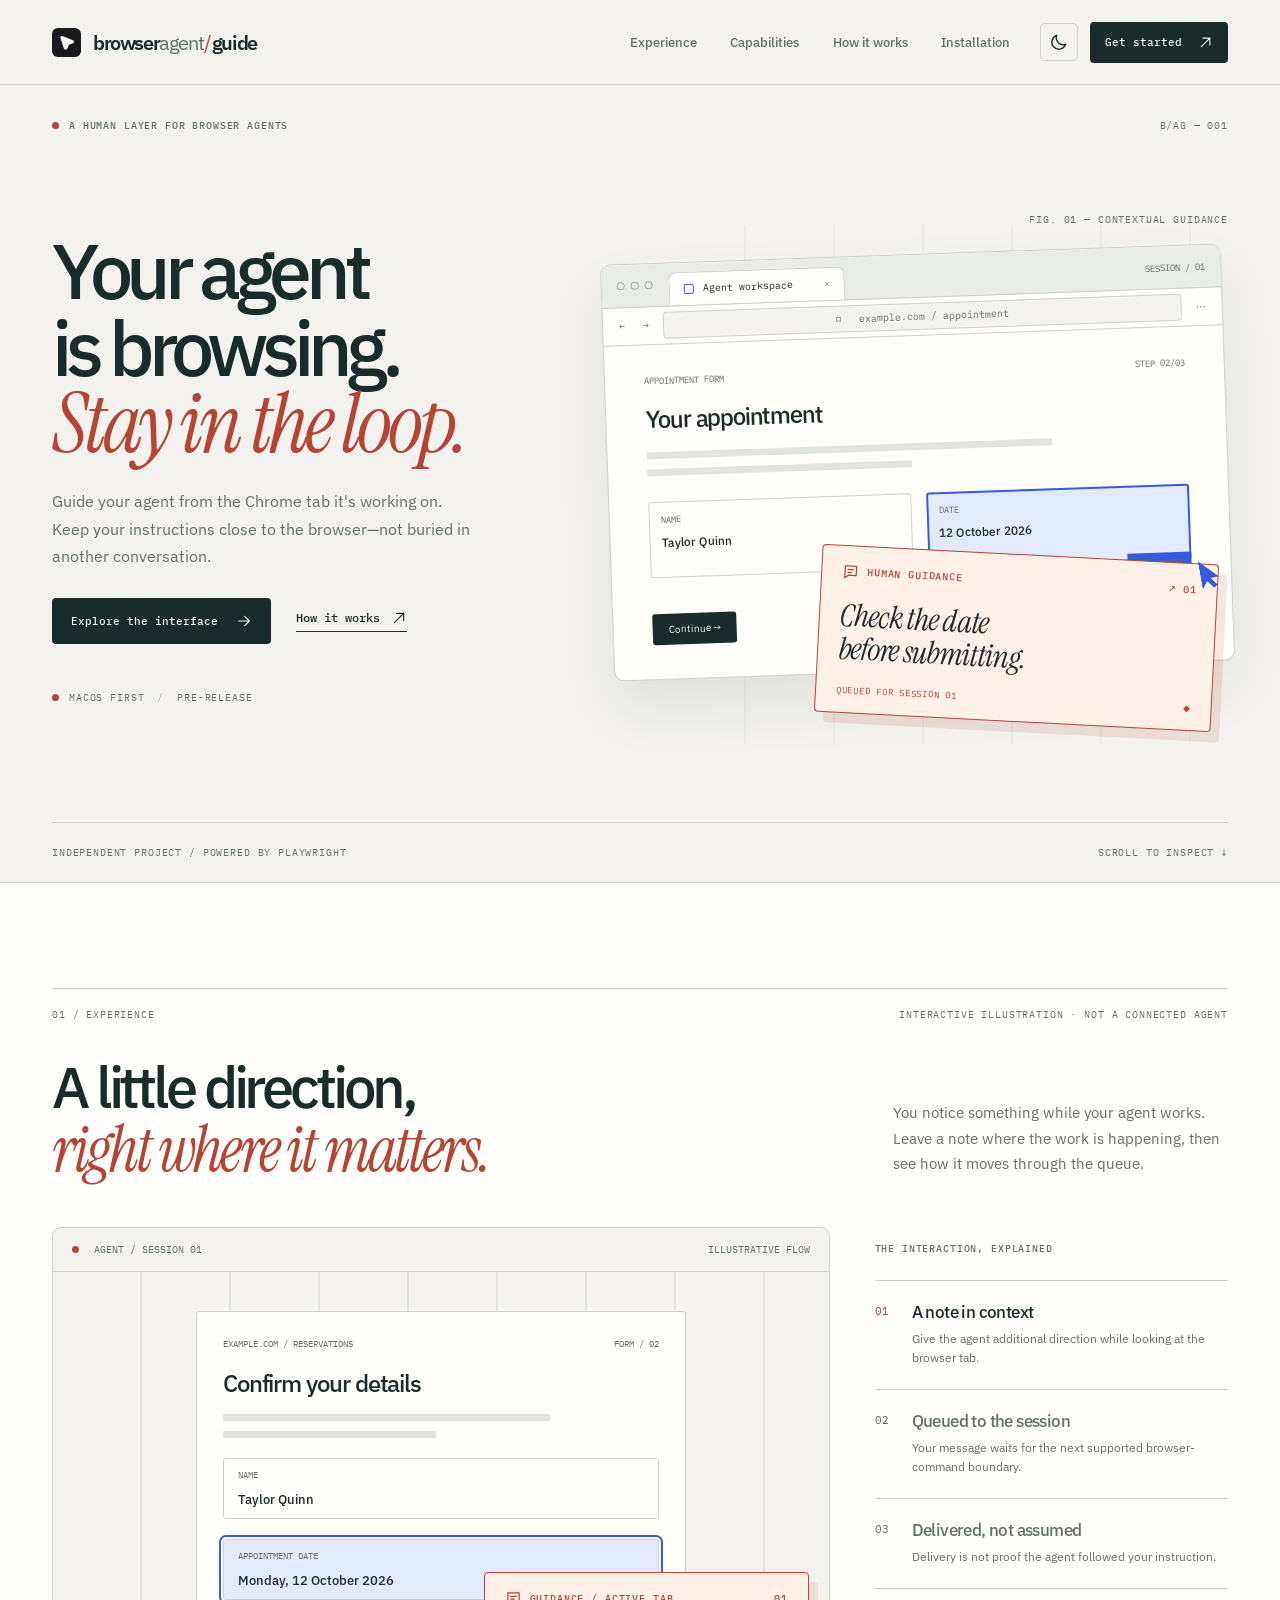
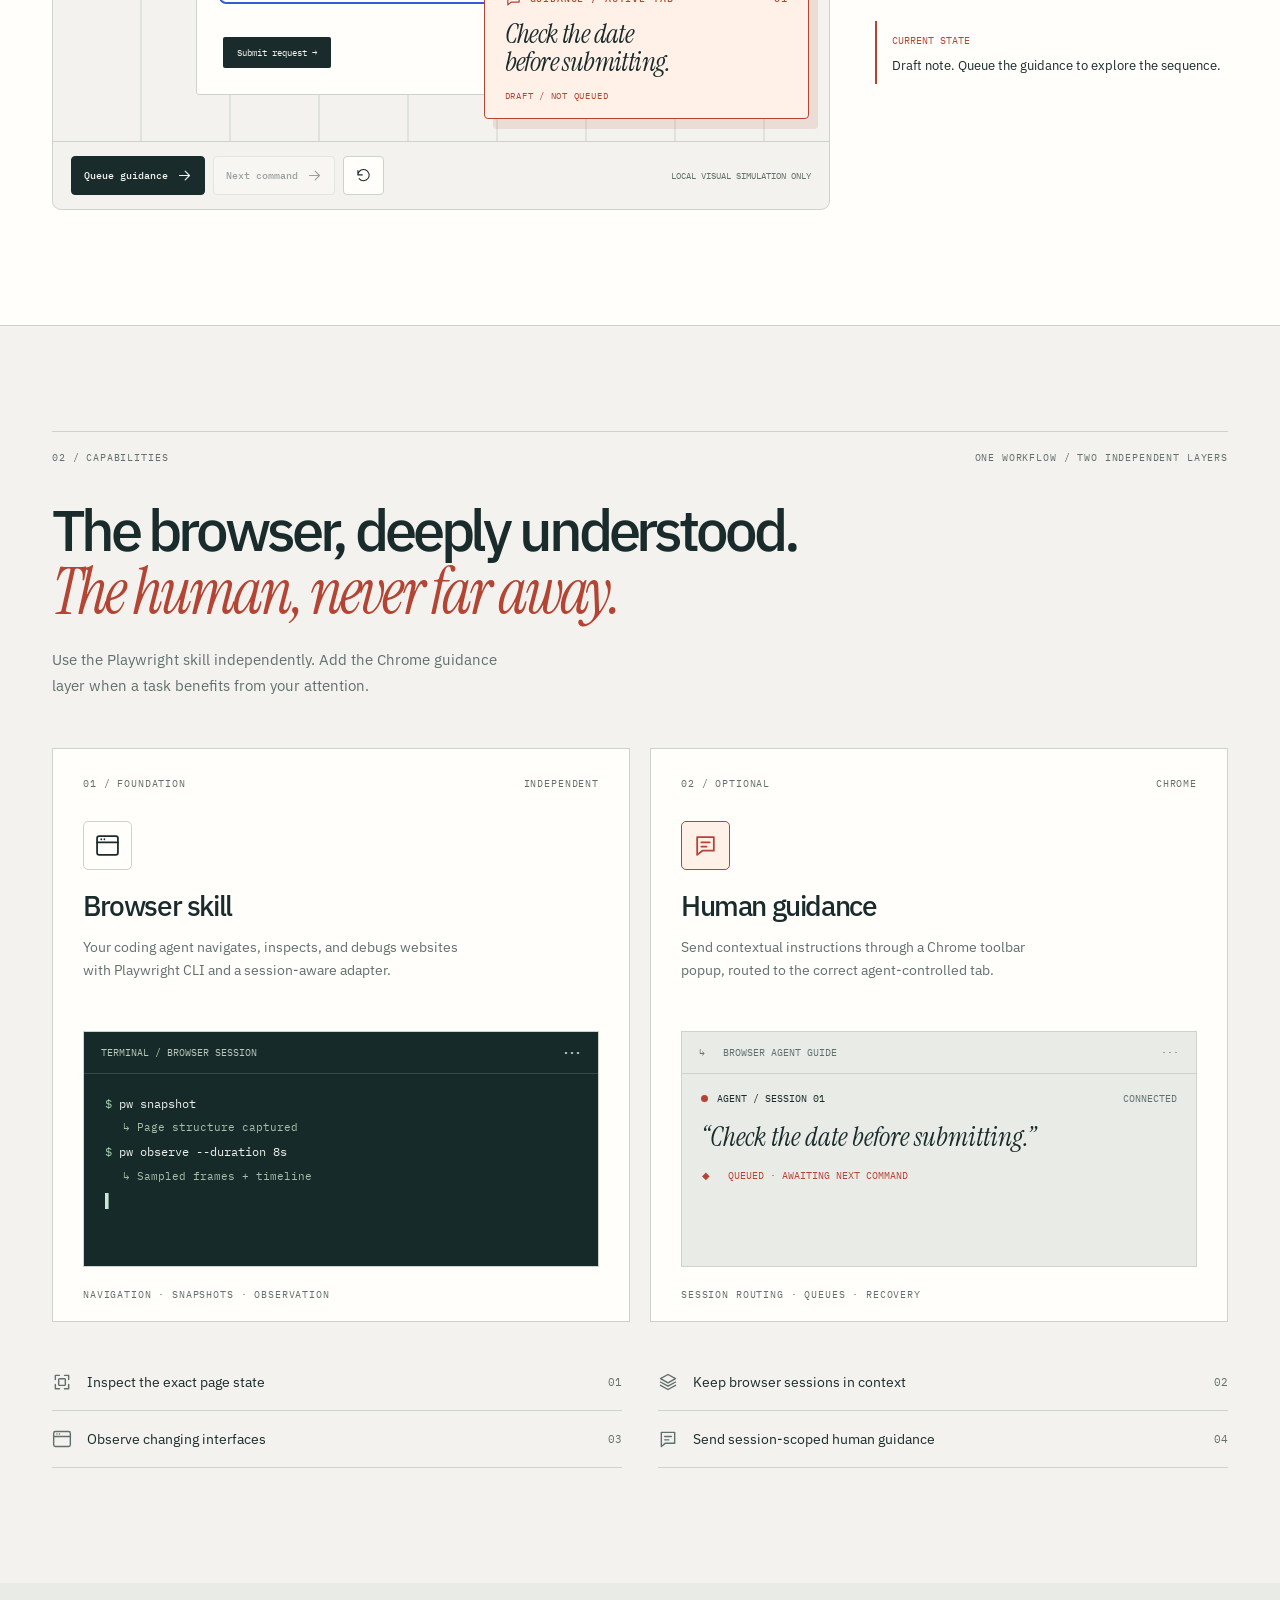
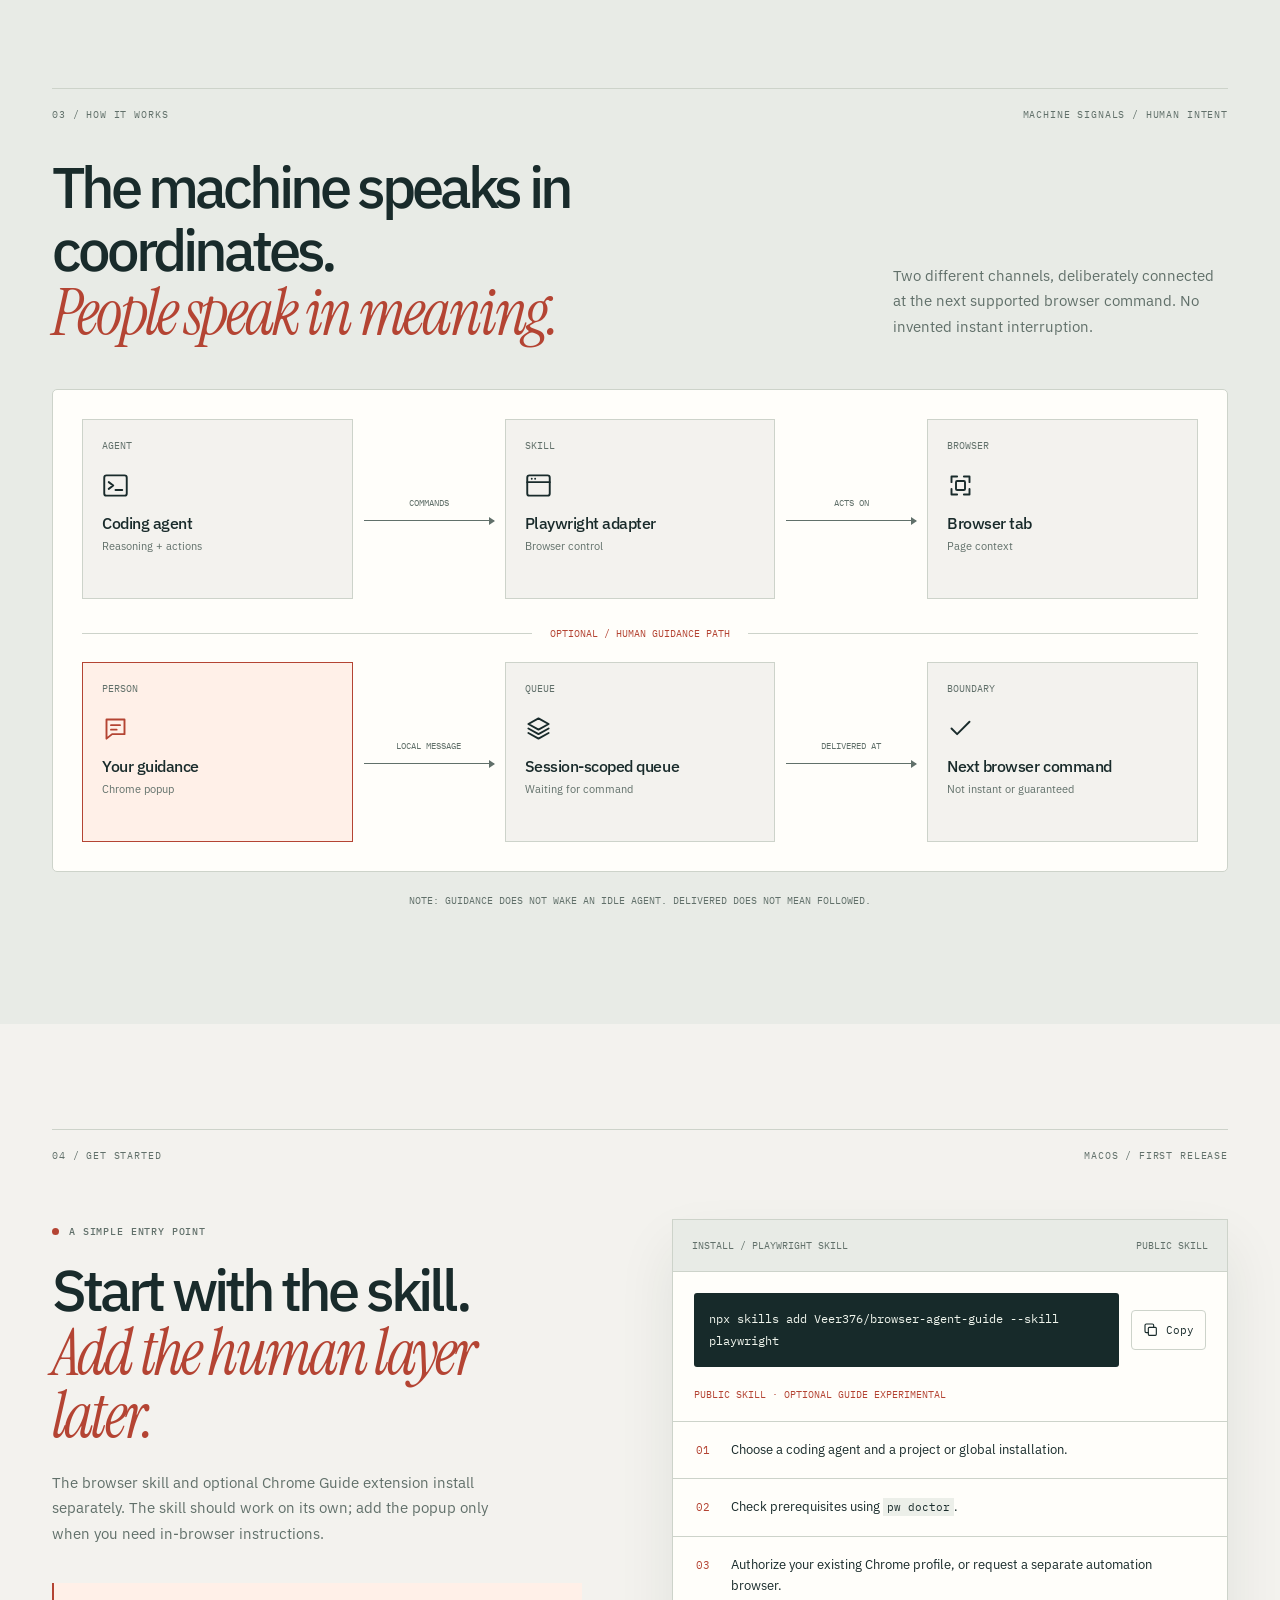
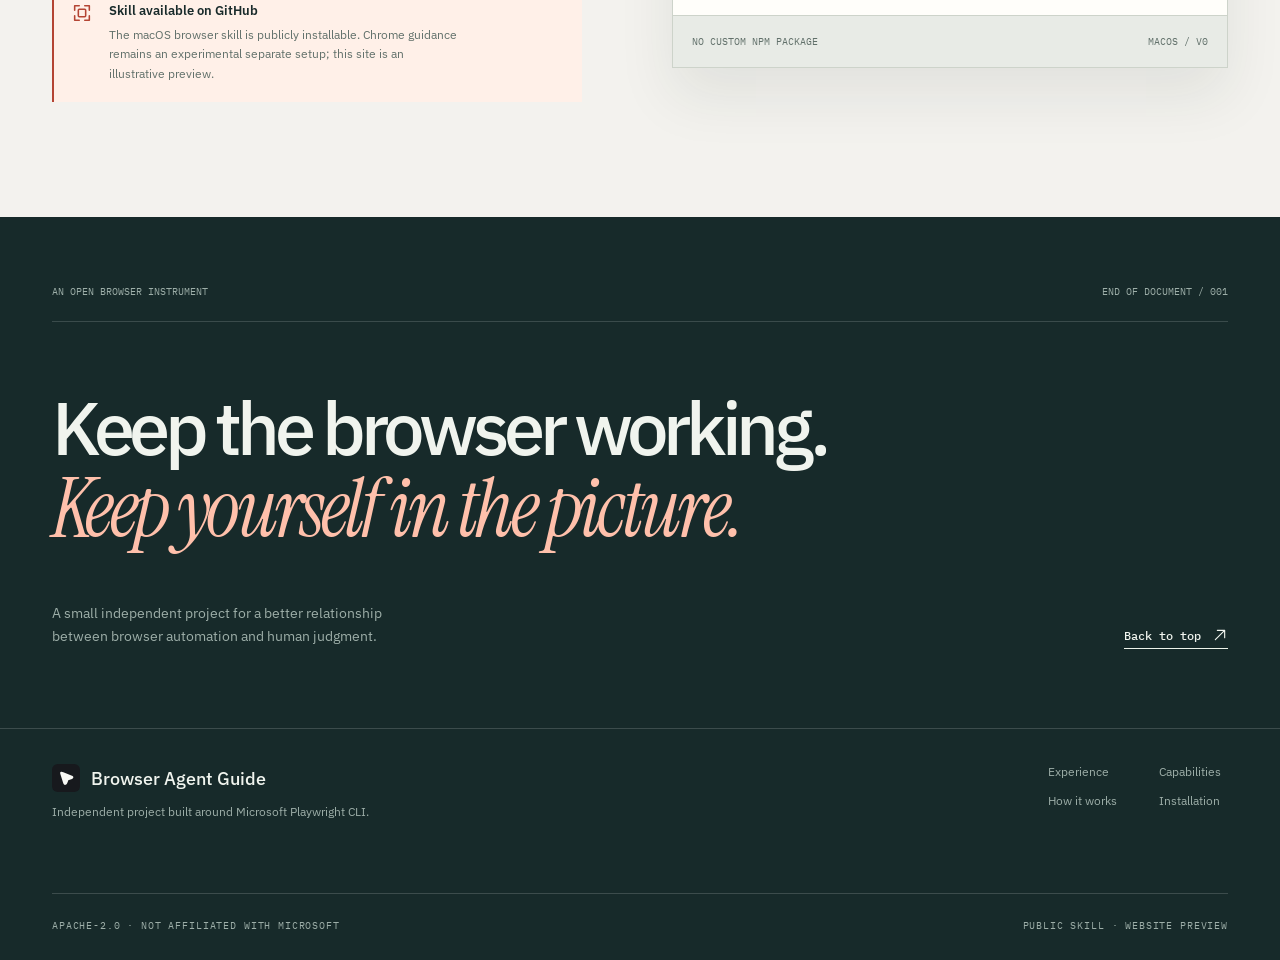
==== commit 386ff7f2: "Align GitHub README and website with Guide brand" ====
--- a/website/index.html
+++ b/website/index.html
@@ -7,6 +7,8 @@
   <meta name="description" content="Guide your browser agent—right from Chrome. A Playwright-powered browser skill with optional human guidance, public skill on GitHub; optional Chrome guidance remains experimental.">
   <title>Browser Agent Guide — Stay in the loop</title>
   <link rel="icon" href="favicon.svg" type="image/svg+xml">
+  <link rel="icon" href="favicon-32.png" type="image/png" sizes="32x32">
+  <meta property="og:image" content="https://veer376.github.io/browser-agent-guide/social-icon.png">
   <link rel="preconnect" href="https://fonts.googleapis.com">
   <link rel="preconnect" href="https://fonts.gstatic.com" crossorigin>
   <link href="https://fonts.googleapis.com/css2?family=IBM+Plex+Mono:wght@400;500;600&family=IBM+Plex+Sans:wght@400;500;600;700&family=Instrument+Serif:ital@0;1&display=swap" rel="stylesheet">
@@ -56,6 +58,6 @@
 
     <section class="closing"><div class="container"><div class="closing-meta mono"><span>AN OPEN BROWSER INSTRUMENT</span><span>END OF DOCUMENT / 001</span></div><h2>Keep the browser working.<br><em>Keep yourself in the picture.</em></h2><div class="closing-end"><p>A small independent project for a better relationship between browser automation and human judgment.</p><a href="#top" class="link-arrow">Back to top <svg class="icon" aria-hidden="true"><use href="#diagonal"/></svg></a></div></div></section>
   </main>
-  <footer class="site-footer"><div class="container"><div class="footer-top"><div><div class="footer-logo mono">B/AG</div><strong>Browser Agent Guide</strong><p>Independent project built around Microsoft Playwright CLI.</p></div><nav aria-label="Footer navigation"><a href="#experience">Experience</a><a href="#capabilities">Capabilities</a><a href="#architecture">How it works</a><a href="#install">Installation</a></nav></div><div class="footer-bottom mono"><span>APACHE-2.0 · NOT AFFILIATED WITH MICROSOFT</span><span>PUBLIC SKILL · WEBSITE PREVIEW</span></div></div></footer>
+  <footer class="site-footer"><div class="container"><div class="footer-top"><div><div class="footer-brand"><img src="favicon.svg" width="28" height="28" alt="" aria-hidden="true"><strong>Browser Agent Guide</strong></div><p>Independent project built around Microsoft Playwright CLI.</p></div><nav aria-label="Footer navigation"><a href="#experience">Experience</a><a href="#capabilities">Capabilities</a><a href="#architecture">How it works</a><a href="#install">Installation</a></nav></div><div class="footer-bottom mono"><span>APACHE-2.0 · NOT AFFILIATED WITH MICROSOFT</span><span>PUBLIC SKILL · WEBSITE PREVIEW</span></div></div></footer>
 </body>
 </html>
--- a/website/styles.css
+++ b/website/styles.css
@@ -244,6 +244,9 @@
 .site-footer { background: var(--deep); color: #f0f4ee; padding: 35px 0 28px; border-top: 1px solid #ffffff29; }
 .footer-top { display: flex; align-items: start; justify-content: space-between; gap: 40px; padding-bottom: 62px; }
 .footer-logo { color: #ffc0ab; font-size: 18px; margin-bottom: 19px; }
+.footer-brand { display: flex; align-items: center; gap: 11px; margin-bottom: 12px; }
+.footer-brand img { display: block; flex: 0 0 28px; }
+.footer-brand strong { margin: 0; }
 .footer-top strong { display: block; font-size: 18px; font-weight: 500; }
 .footer-top p { margin-top: 10px; color: var(--deep-muted); font-size: 12px; }
 .footer-top nav { display: grid; grid-template-columns: 1fr 1fr; gap: 14px 42px; font-size: 12px; color: var(--deep-muted); }
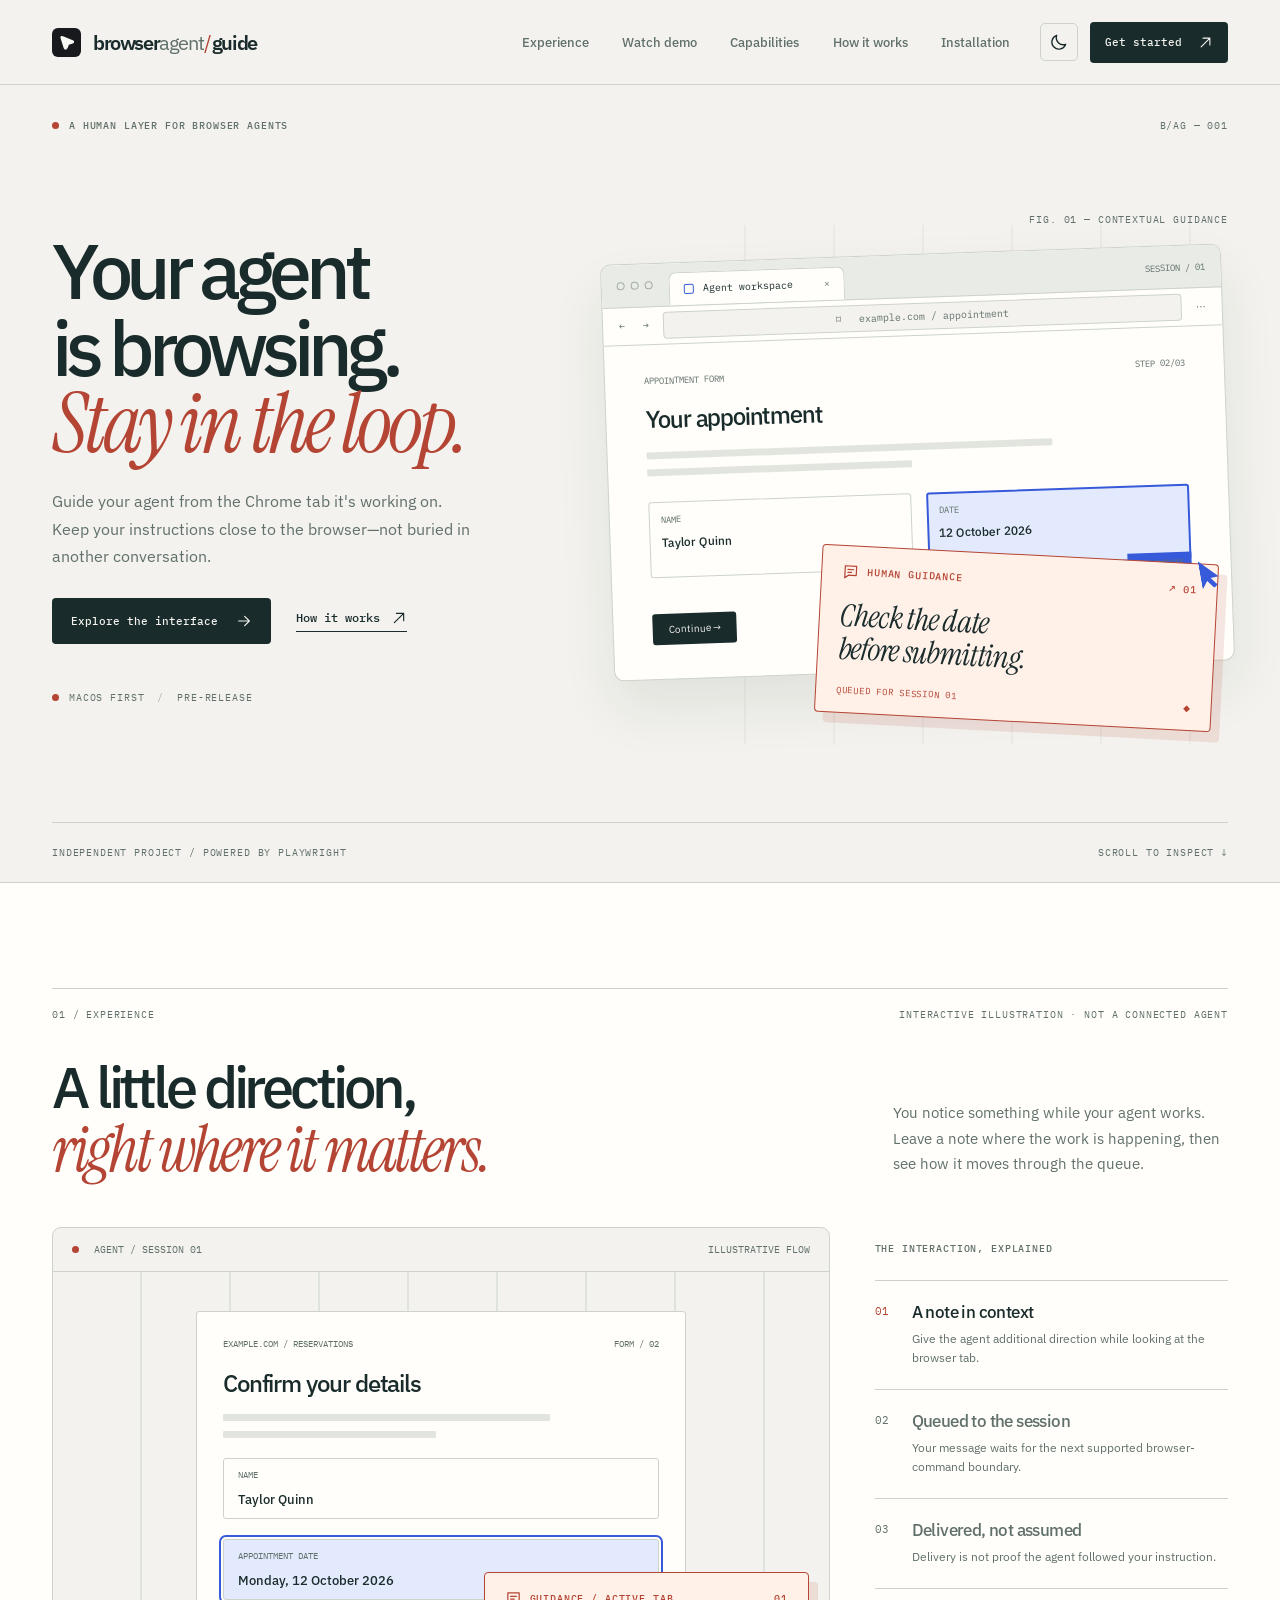
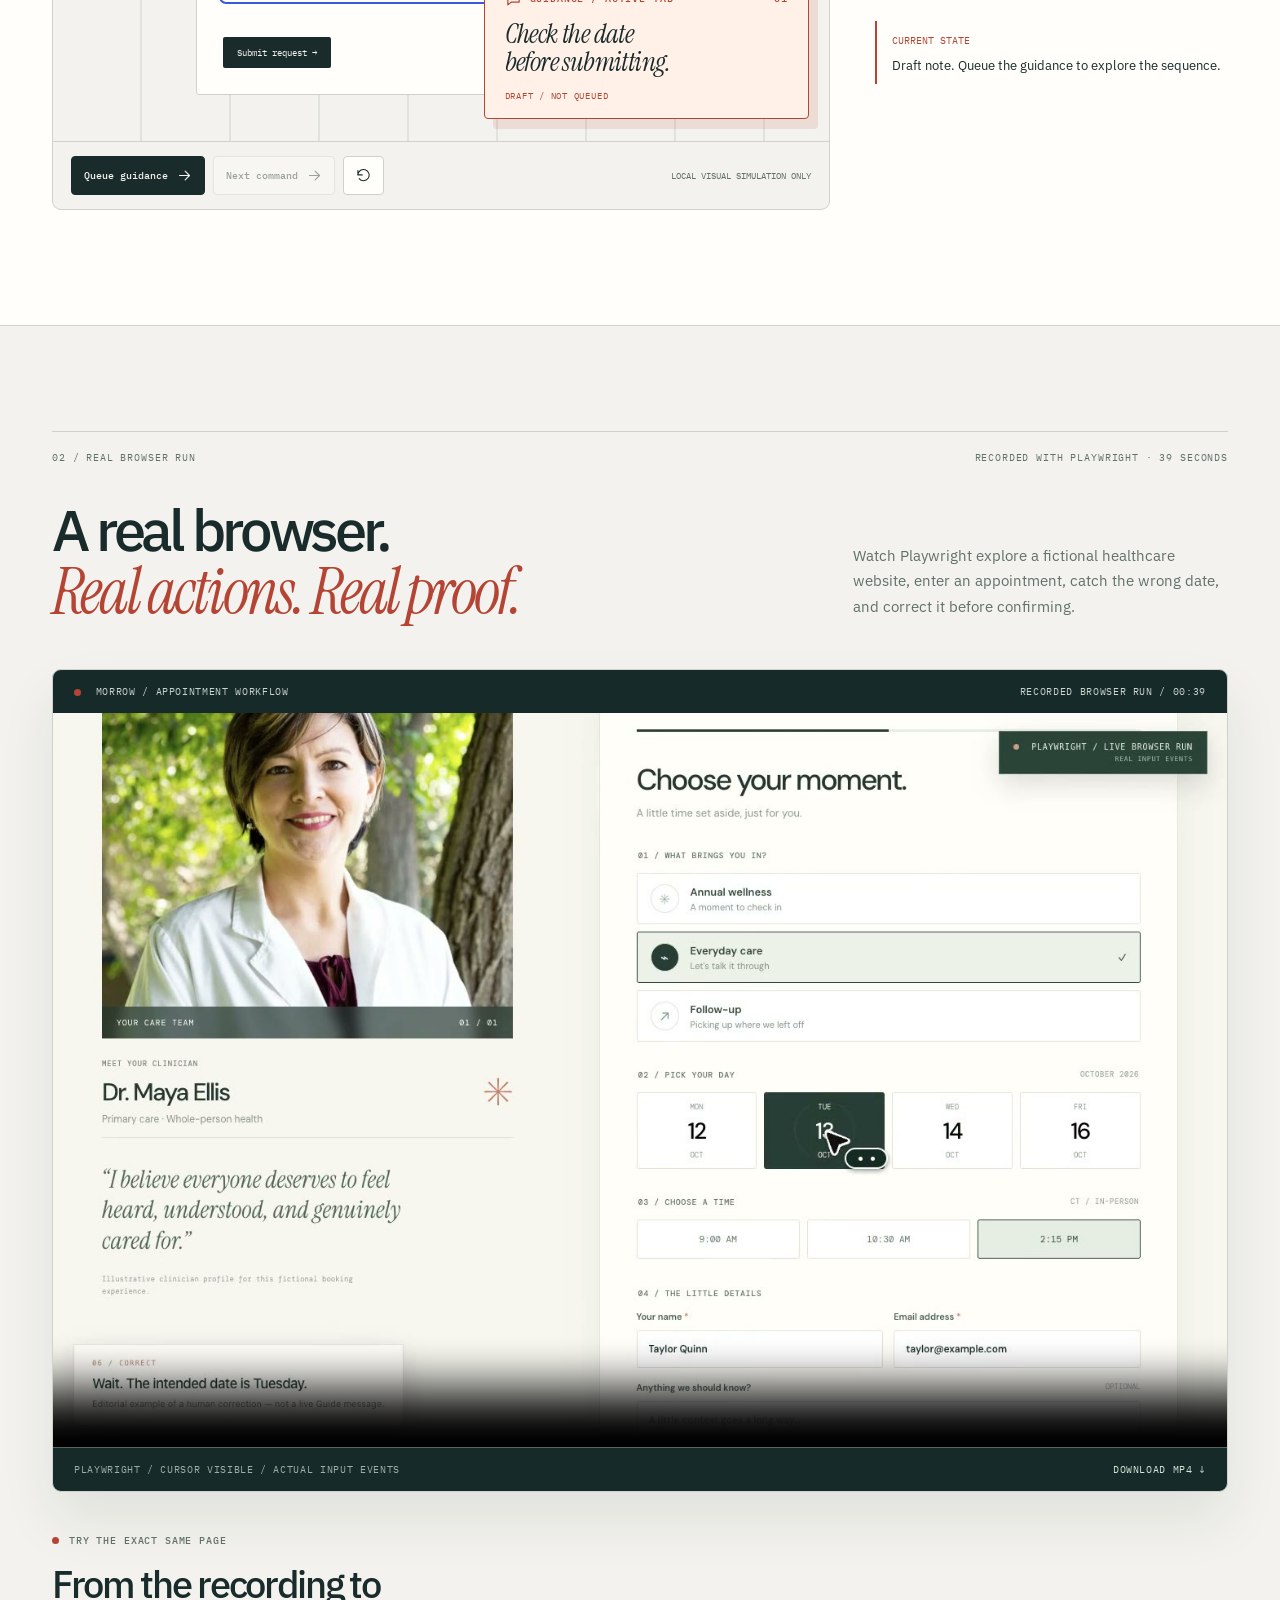
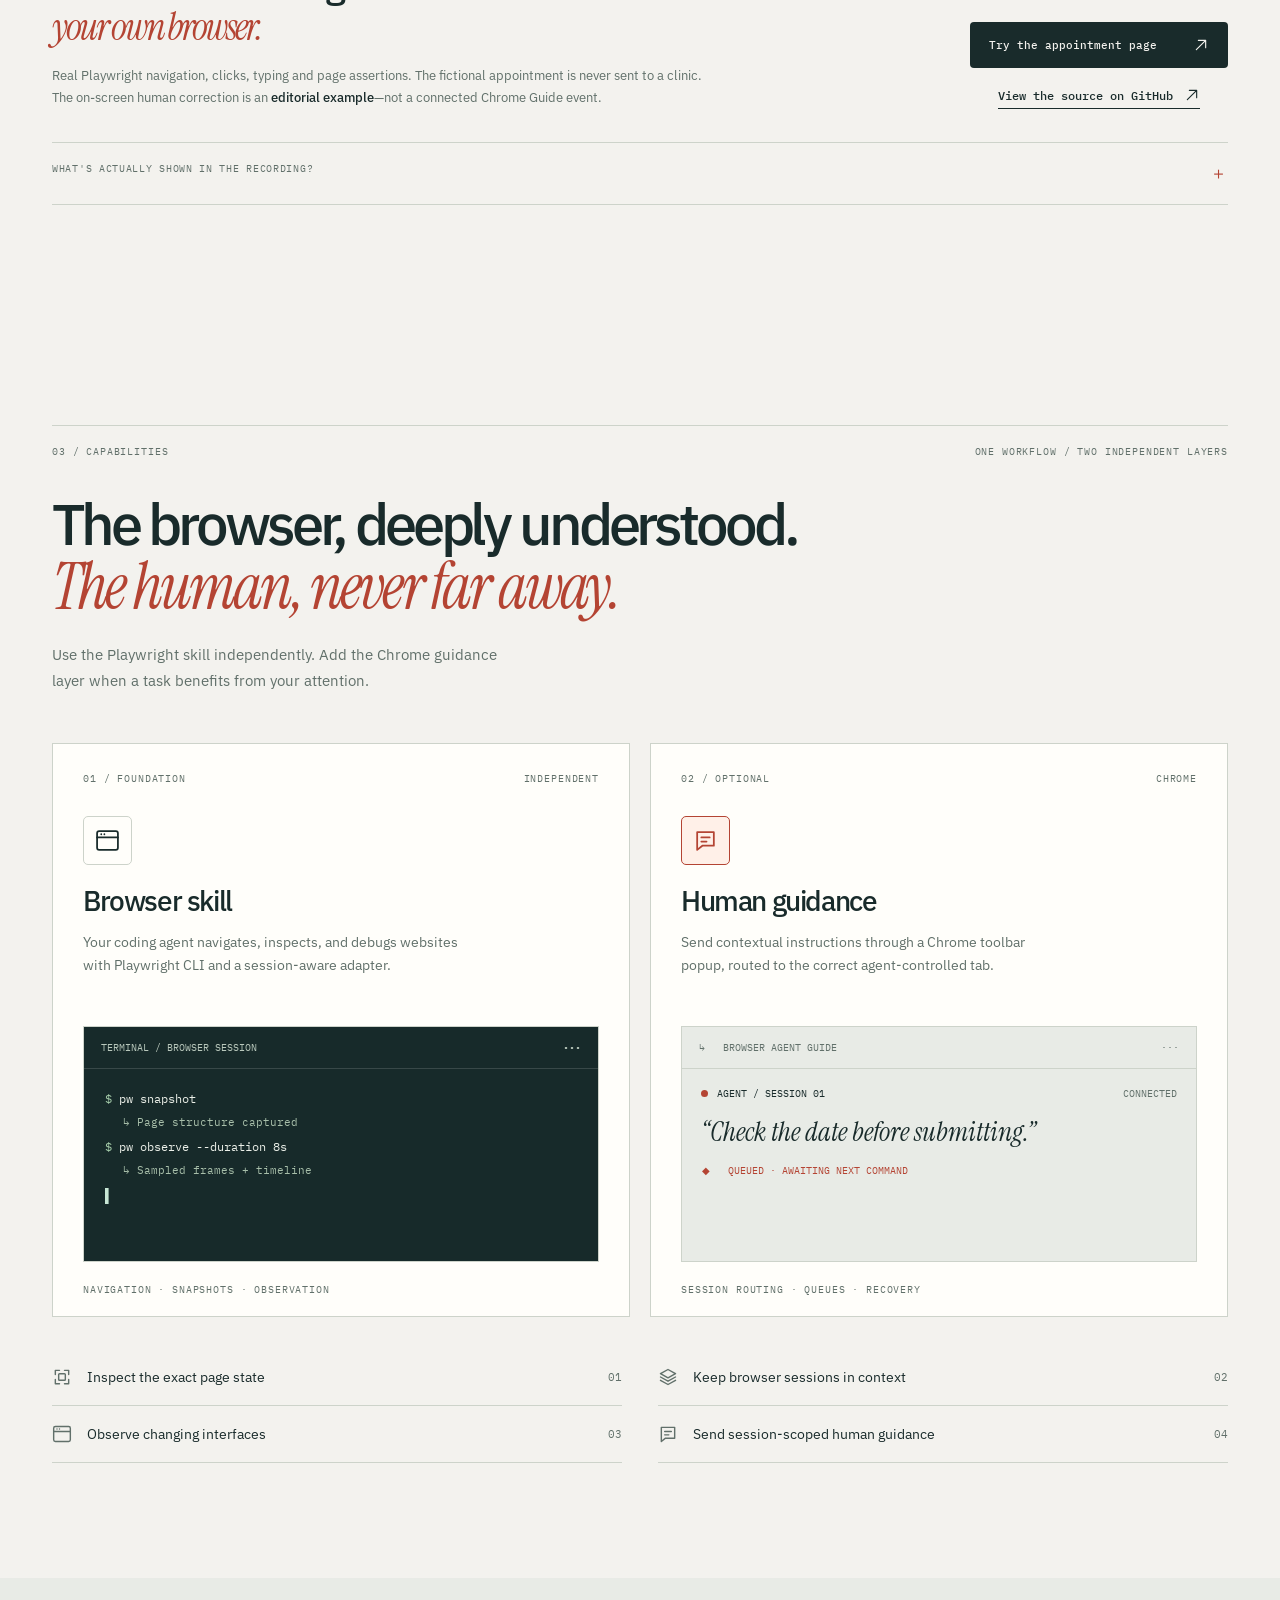
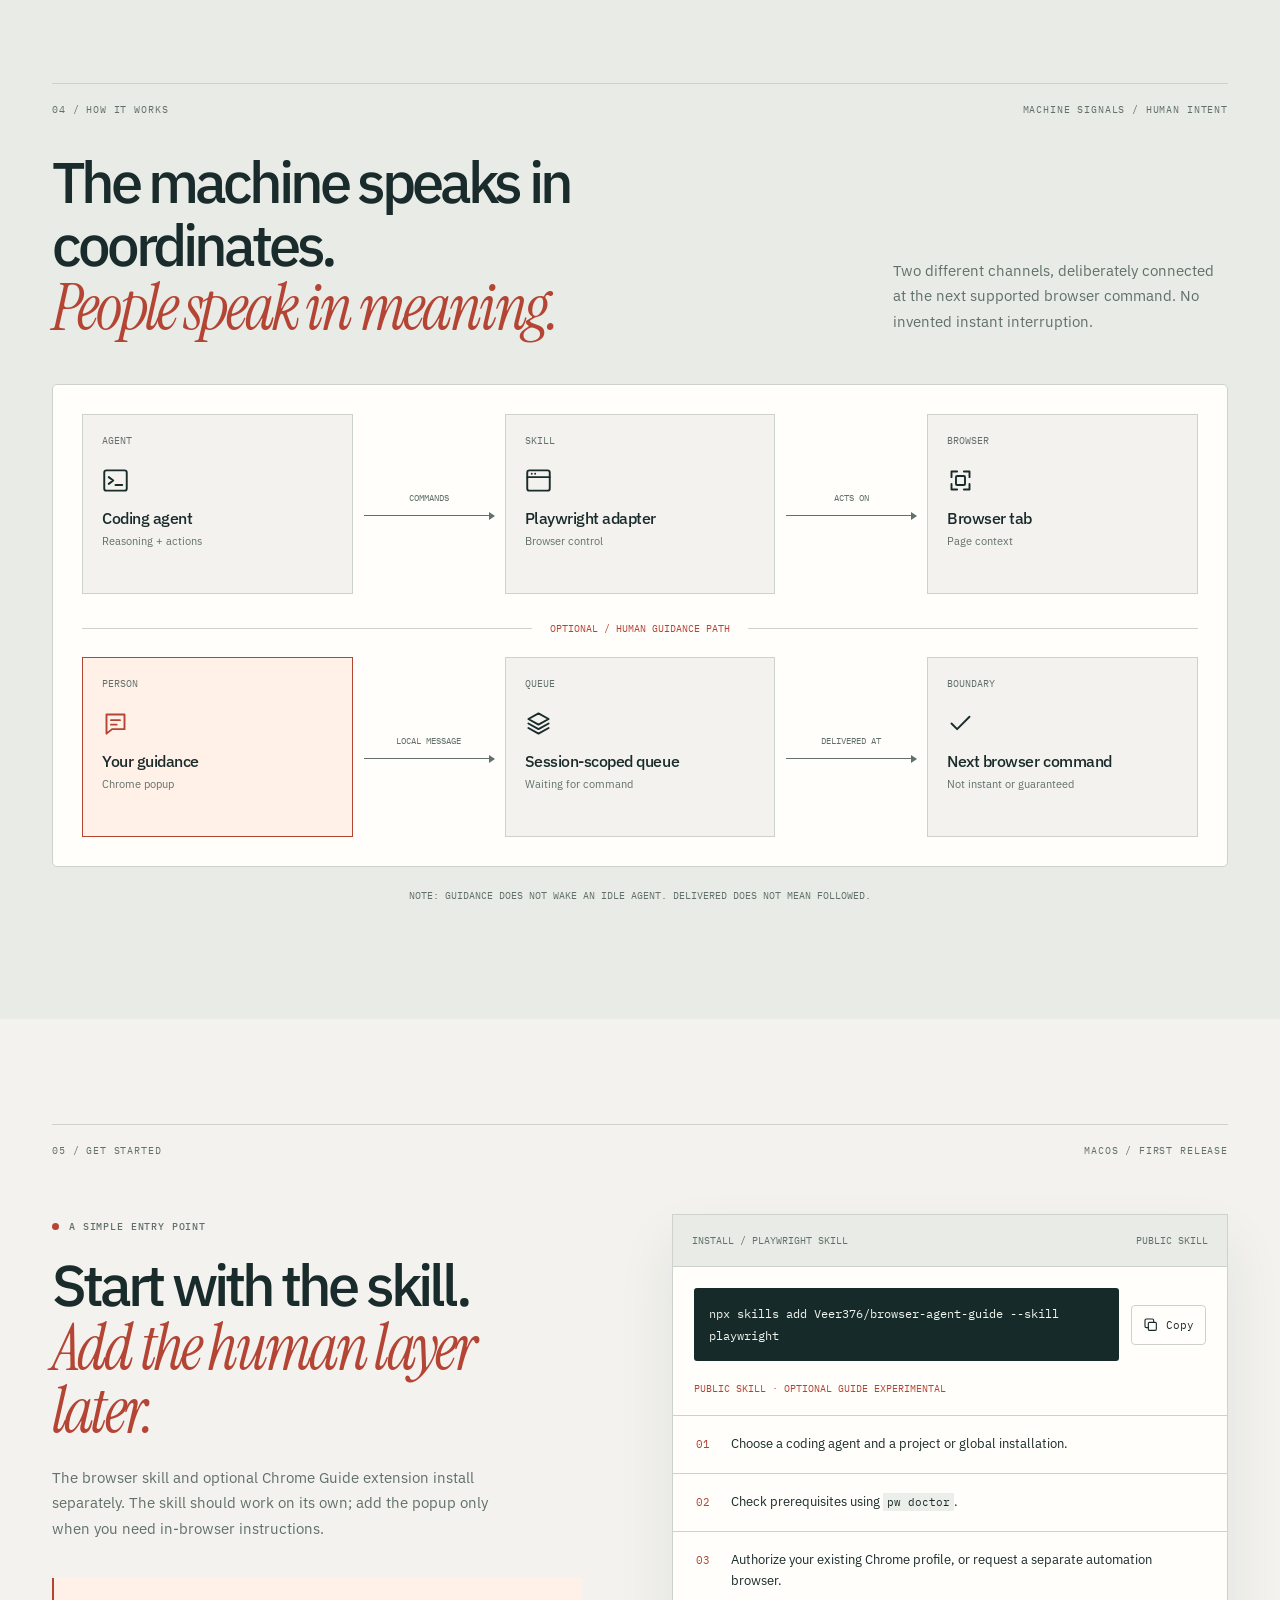
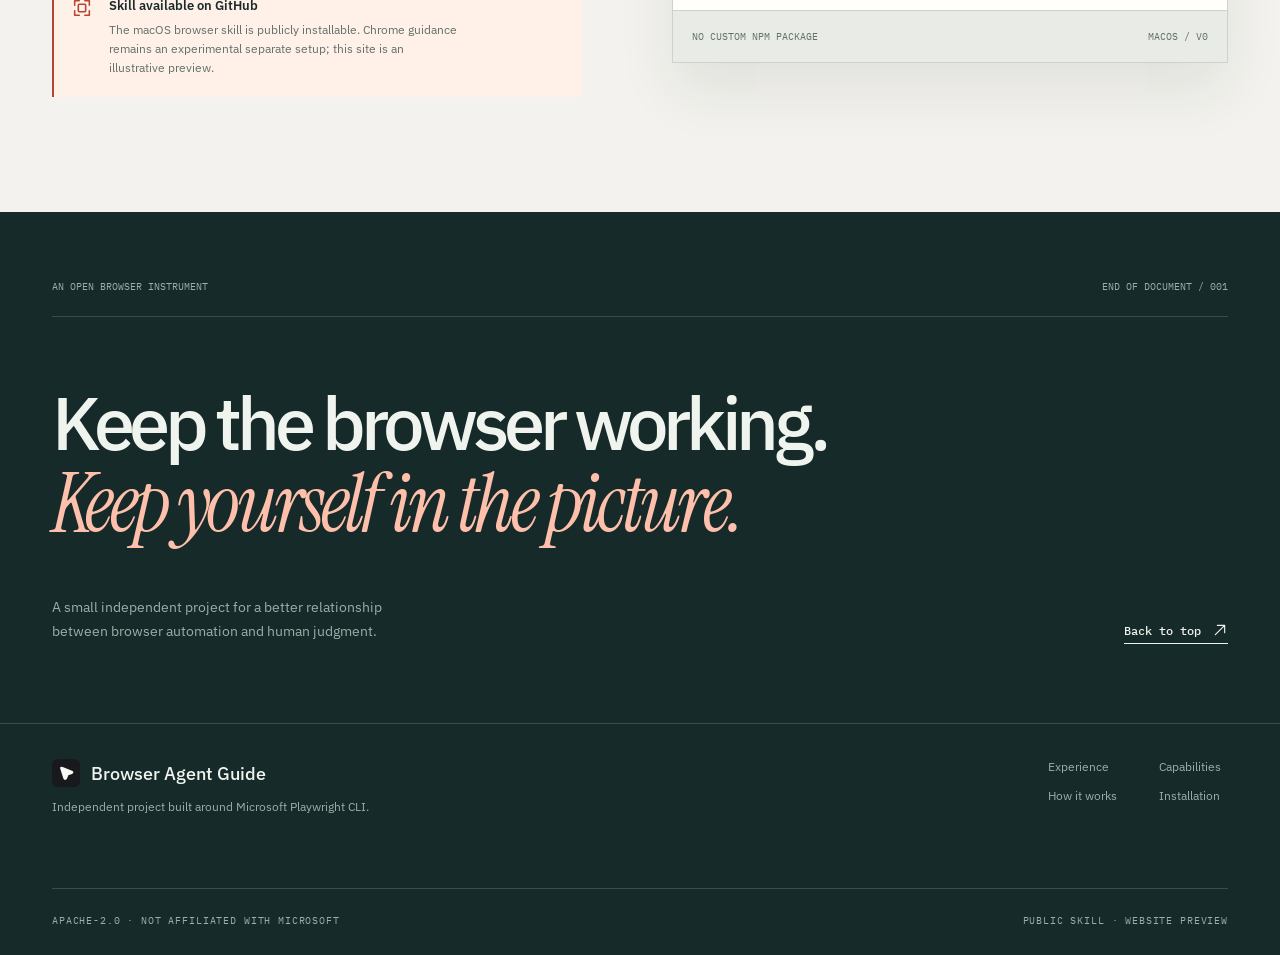
==== commit 5d537847: "Show real Playwright booking demo on site and GitHub" ====
--- a/website/index.html
+++ b/website/index.html
@@ -36,7 +36,7 @@
   <header class="site-header" id="top">
     <div class="container header-inner">
       <a class="wordmark" href="#top" aria-label="Browser Agent Guide, home"><img class="mark" src="favicon.svg" alt="" aria-hidden="true"> browser<span>agent</span><b>/</b>guide</a>
-      <nav class="nav-links" id="nav-links" aria-label="Main navigation"><a href="#experience">Experience</a><a href="#capabilities">Capabilities</a><a href="#architecture">How it works</a><a href="#install">Installation</a></nav>
+      <nav class="nav-links" id="nav-links" aria-label="Main navigation"><a href="#experience">Experience</a><a href="#demo">Watch demo</a><a href="#capabilities">Capabilities</a><a href="#architecture">How it works</a><a href="#install">Installation</a></nav>
       <div class="header-actions"><button id="theme-toggle" class="icon-button theme-toggle" type="button" aria-label="Switch to dark palette" title="Toggle color palette"><svg class="icon moon" aria-hidden="true"><use href="#moon"/></svg><svg class="icon sun" aria-hidden="true"><use href="#sun"/></svg></button><a class="header-button" href="#install">Get started <svg class="icon" aria-hidden="true"><use href="#diagonal"/></svg></a><button id="menu-toggle" class="icon-button menu-toggle" type="button" aria-controls="nav-links" aria-expanded="false" aria-label="Open navigation"><svg class="icon menu-icon" aria-hidden="true"><use href="#menu"/></svg><svg class="icon close-icon" aria-hidden="true"><use href="#close"/></svg></button></div>
     </div>
   </header>
@@ -50,11 +50,31 @@
 
     <section id="experience" class="experience section-space" aria-labelledby="experience-title"><div class="container"><div class="section-rule"><span class="mono">01 / EXPERIENCE</span><span class="mono section-aside">INTERACTIVE ILLUSTRATION · NOT A CONNECTED AGENT</span></div><div class="section-intro"><h2 id="experience-title">A little direction,<br><em>right where it matters.</em></h2><p>You notice something while your agent works. Leave a note where the work is happening, then see how it moves through the queue.</p></div><div class="experience-grid"><div class="demo-surface"><div class="demo-bar mono"><span><i class="status-led"></i> AGENT / SESSION 01</span><span>ILLUSTRATIVE FLOW</span></div><div class="demo-page"><div class="sample-app"><div class="sample-kicker mono">EXAMPLE.COM / RESERVATIONS <span>FORM / 02</span></div><h3>Confirm your details</h3><div class="skeleton long"></div><div class="skeleton short"></div><div class="sample-field"><span class="mono">NAME</span><strong>Taylor Quinn</strong></div><div class="sample-field sample-selected"><span class="mono">APPOINTMENT DATE</span><strong>Monday, 12 October 2026</strong><small class="mono">SELECTED / #DATE</small></div><div class="sample-button mono">Submit request →</div></div><div class="demo-note human-note" id="demo-note"><div class="note-top mono"><svg class="icon" aria-hidden="true"><use href="#message"/></svg> GUIDANCE / ACTIVE TAB<span>01</span></div><p>Check the date<br>before submitting.</p><div class="note-bottom mono" id="demo-note-status">DRAFT / NOT QUEUED</div></div></div><div class="demo-bottom"><div class="demo-buttons"><button id="demo-queue" type="button" class="demo-primary">Queue guidance <svg class="icon" aria-hidden="true"><use href="#arrow"/></svg></button><button id="demo-deliver" type="button" class="demo-secondary" disabled>Next command <svg class="icon" aria-hidden="true"><use href="#arrow"/></svg></button><button id="demo-reset" type="button" class="demo-reset" title="Reset illustration" aria-label="Reset illustration"><svg class="icon" aria-hidden="true"><use href="#refresh"/></svg></button></div><span class="mono demo-disclaimer">LOCAL VISUAL SIMULATION ONLY</span></div></div><aside class="demo-explainer"><span class="eyebrow">THE INTERACTION, EXPLAINED</span><div class="steps"><div id="step-draft" class="step active"><span class="mono">01</span><div><h3>A note in context</h3><p>Give the agent additional direction while looking at the browser tab.</p></div></div><div id="step-queued" class="step"><span class="mono">02</span><div><h3>Queued to the session</h3><p>Your message waits for the next supported browser-command boundary.</p></div></div><div id="step-delivered" class="step"><span class="mono">03</span><div><h3>Delivered, not assumed</h3><p>Delivery is not proof the agent followed your instruction.</p></div></div></div><div class="demo-readout" role="status" aria-live="polite"><span class="mono">CURRENT STATE</span><p id="demo-status">Draft note. Queue the guidance to explore the sequence.</p></div></aside></div></div></section>
 
-    <section id="capabilities" class="capabilities container section-space" aria-labelledby="capabilities-title"><div class="section-rule"><span class="mono">02 / CAPABILITIES</span><span class="mono section-aside">ONE WORKFLOW / TWO INDEPENDENT LAYERS</span></div><div class="section-intro wide"><h2 id="capabilities-title">The browser, deeply understood.<br><em>The human, never far away.</em></h2><p>Use the Playwright skill independently. Add the Chrome guidance layer when a task benefits from your attention.</p></div><div class="feature-grid"><article class="feature-card feature-skill"><div class="feature-overline mono"><span>01 / FOUNDATION</span><span>INDEPENDENT</span></div><div class="feature-icon"><svg class="icon" aria-hidden="true"><use href="#browser"/></svg></div><h3>Browser skill</h3><p>Your coding agent navigates, inspects, and debugs websites with Playwright CLI and a session-aware adapter.</p><div class="terminal-card"><div class="terminal-heading mono"><span>TERMINAL / BROWSER SESSION</span><span>•••</span></div><div class="terminal-content mono"><div><span>$</span> pw snapshot</div><div class="terminal-success">↳ Page structure captured</div><div><span>$</span> pw observe --duration 8s</div><div class="terminal-success">↳ Sampled frames + timeline</div><div class="terminal-cursor">▌</div></div></div><div class="feature-foot mono">NAVIGATION · SNAPSHOTS · OBSERVATION</div></article><article class="feature-card feature-guide"><div class="feature-overline mono"><span>02 / OPTIONAL</span><span>CHROME</span></div><div class="feature-icon human-icon"><svg class="icon" aria-hidden="true"><use href="#message"/></svg></div><h3>Human guidance</h3><p>Send contextual instructions through a Chrome toolbar popup, routed to the correct agent-controlled tab.</p><div class="extension-card"><div class="extension-head mono"><span>↳ &nbsp; BROWSER AGENT GUIDE</span><span>···</span></div><div class="extension-session mono"><i class="status-led"></i> AGENT / SESSION 01 <span>CONNECTED</span></div><blockquote>“Check the date before submitting.”</blockquote><div class="extension-queue mono">◆ &nbsp; QUEUED · AWAITING NEXT COMMAND</div></div><div class="feature-foot mono">SESSION ROUTING · QUEUES · RECOVERY</div></article></div><div class="feature-index"><div><svg class="icon" aria-hidden="true"><use href="#focus"/></svg><span>Inspect the exact page state</span><b class="mono">01</b></div><div><svg class="icon" aria-hidden="true"><use href="#layers"/></svg><span>Keep browser sessions in context</span><b class="mono">02</b></div><div><svg class="icon" aria-hidden="true"><use href="#browser"/></svg><span>Observe changing interfaces</span><b class="mono">03</b></div><div><svg class="icon" aria-hidden="true"><use href="#message"/></svg><span>Send session-scoped human guidance</span><b class="mono">04</b></div></div></section>
+    <section id="demo" class="showcase section-space" aria-labelledby="showcase-title">
+      <div class="container">
+        <div class="section-rule"><span class="mono">02 / REAL BROWSER RUN</span><span class="mono section-aside">RECORDED WITH PLAYWRIGHT · 39 SECONDS</span></div>
+        <div class="section-intro showcase-intro"><h2 id="showcase-title">A real browser.<br><em>Real actions. Real proof.</em></h2><p>Watch Playwright explore a fictional healthcare website, enter an appointment, catch the wrong date, and correct it before confirming.</p></div>
+        <div class="showcase-player">
+          <div class="showcase-player-bar mono"><span><i class="status-led"></i> MORROW / APPOINTMENT WORKFLOW</span><span>RECORDED BROWSER RUN / 00:39</span></div>
+          <video id="appointment-video" class="showcase-video" controls playsinline preload="metadata" poster="media/appointment-playwright-poster.jpg" aria-describedby="showcase-disclaimer">
+            <source src="media/appointment-playwright.mp4" type="video/mp4">
+            Your browser cannot play this video. <a href="media/appointment-playwright.mp4">Open the MP4 recording</a> instead.
+          </video>
+          <div class="showcase-player-bar showcase-video-footer mono"><span>PLAYWRIGHT / CURSOR VISIBLE / ACTUAL INPUT EVENTS</span><a href="media/appointment-playwright.mp4" download="browser-agent-guide-appointment-demo.mp4">DOWNLOAD MP4 ↓</a></div>
+        </div>
+        <div class="showcase-bottom">
+          <div><span class="eyebrow"><i class="small-dot"></i> TRY THE EXACT SAME PAGE</span><h3>From the recording to<br><em>your own browser.</em></h3><p id="showcase-disclaimer">Real Playwright navigation, clicks, typing and page assertions. The fictional appointment is never sent to a clinic. The on-screen human correction is an <strong>editorial example</strong>—not a connected Chrome Guide event.</p></div>
+          <div class="showcase-buttons"><a href="appointment-demo/" class="button primary">Try the appointment page <svg class="icon" aria-hidden="true"><use href="#diagonal"/></svg></a><a href="https://github.com/Veer376/browser-agent-guide" class="link-arrow">View the source on GitHub <svg class="icon" aria-hidden="true"><use href="#diagonal"/></svg></a></div>
+        </div>
+        <details class="showcase-details"><summary class="mono">WHAT'S ACTUALLY SHOWN IN THE RECORDING? <span aria-hidden="true">＋</span></summary><p>Playwright inspects the heading, navigates to the booking form, selects a visit and time, types fictional patient information, verifies the selected date, changes Monday 12 October to Tuesday 13 October, reviews the updated state and confirms a practice appointment. The cursor graphic and labels are recording overlays. The separate Chrome Guide extension was not exercised in this recording.</p></details>
+      </div>
+    </section>
 
-    <section id="architecture" class="architecture section-space" aria-labelledby="architecture-title"><div class="container"><div class="section-rule"><span class="mono">03 / HOW IT WORKS</span><span class="mono section-aside">MACHINE SIGNALS / HUMAN INTENT</span></div><div class="section-intro"><h2 id="architecture-title">The machine speaks in coordinates.<br><em>People speak in meaning.</em></h2><p>Two different channels, deliberately connected at the next supported browser command. No invented instant interruption.</p></div><div class="flow" role="group" aria-label="The agent runs the Playwright skill to control a browser; separately, the Chrome Guide popup queues instructions locally for delivery at a browser-command boundary."><div class="flow-row"><div class="flow-node"><small class="mono">AGENT</small><svg class="icon" aria-hidden="true"><use href="#terminal"/></svg><strong>Coding agent</strong><span>Reasoning + actions</span></div><div class="flow-connector mono"><span>COMMANDS</span><i></i></div><div class="flow-node"><small class="mono">SKILL</small><svg class="icon" aria-hidden="true"><use href="#browser"/></svg><strong>Playwright adapter</strong><span>Browser control</span></div><div class="flow-connector mono"><span>ACTS ON</span><i></i></div><div class="flow-node"><small class="mono">BROWSER</small><svg class="icon" aria-hidden="true"><use href="#focus"/></svg><strong>Browser tab</strong><span>Page context</span></div></div><div class="flow-separator mono"><span>OPTIONAL / HUMAN GUIDANCE PATH</span></div><div class="flow-row"><div class="flow-node human-flow"><small class="mono">PERSON</small><svg class="icon" aria-hidden="true"><use href="#message"/></svg><strong>Your guidance</strong><span>Chrome popup</span></div><div class="flow-connector mono"><span>LOCAL MESSAGE</span><i></i></div><div class="flow-node"><small class="mono">QUEUE</small><svg class="icon" aria-hidden="true"><use href="#layers"/></svg><strong>Session-scoped queue</strong><span>Waiting for command</span></div><div class="flow-connector mono"><span>DELIVERED AT</span><i></i></div><div class="flow-node"><small class="mono">BOUNDARY</small><svg class="icon" aria-hidden="true"><use href="#check"/></svg><strong>Next browser command</strong><span>Not instant or guaranteed</span></div></div></div><p class="flow-caveat mono">NOTE: GUIDANCE DOES NOT WAKE AN IDLE AGENT. DELIVERED DOES NOT MEAN FOLLOWED.</p></div></section>
+    <section id="capabilities" class="capabilities container section-space" aria-labelledby="capabilities-title"><div class="section-rule"><span class="mono">03 / CAPABILITIES</span><span class="mono section-aside">ONE WORKFLOW / TWO INDEPENDENT LAYERS</span></div><div class="section-intro wide"><h2 id="capabilities-title">The browser, deeply understood.<br><em>The human, never far away.</em></h2><p>Use the Playwright skill independently. Add the Chrome guidance layer when a task benefits from your attention.</p></div><div class="feature-grid"><article class="feature-card feature-skill"><div class="feature-overline mono"><span>01 / FOUNDATION</span><span>INDEPENDENT</span></div><div class="feature-icon"><svg class="icon" aria-hidden="true"><use href="#browser"/></svg></div><h3>Browser skill</h3><p>Your coding agent navigates, inspects, and debugs websites with Playwright CLI and a session-aware adapter.</p><div class="terminal-card"><div class="terminal-heading mono"><span>TERMINAL / BROWSER SESSION</span><span>•••</span></div><div class="terminal-content mono"><div><span>$</span> pw snapshot</div><div class="terminal-success">↳ Page structure captured</div><div><span>$</span> pw observe --duration 8s</div><div class="terminal-success">↳ Sampled frames + timeline</div><div class="terminal-cursor">▌</div></div></div><div class="feature-foot mono">NAVIGATION · SNAPSHOTS · OBSERVATION</div></article><article class="feature-card feature-guide"><div class="feature-overline mono"><span>02 / OPTIONAL</span><span>CHROME</span></div><div class="feature-icon human-icon"><svg class="icon" aria-hidden="true"><use href="#message"/></svg></div><h3>Human guidance</h3><p>Send contextual instructions through a Chrome toolbar popup, routed to the correct agent-controlled tab.</p><div class="extension-card"><div class="extension-head mono"><span>↳ &nbsp; BROWSER AGENT GUIDE</span><span>···</span></div><div class="extension-session mono"><i class="status-led"></i> AGENT / SESSION 01 <span>CONNECTED</span></div><blockquote>“Check the date before submitting.”</blockquote><div class="extension-queue mono">◆ &nbsp; QUEUED · AWAITING NEXT COMMAND</div></div><div class="feature-foot mono">SESSION ROUTING · QUEUES · RECOVERY</div></article></div><div class="feature-index"><div><svg class="icon" aria-hidden="true"><use href="#focus"/></svg><span>Inspect the exact page state</span><b class="mono">01</b></div><div><svg class="icon" aria-hidden="true"><use href="#layers"/></svg><span>Keep browser sessions in context</span><b class="mono">02</b></div><div><svg class="icon" aria-hidden="true"><use href="#browser"/></svg><span>Observe changing interfaces</span><b class="mono">03</b></div><div><svg class="icon" aria-hidden="true"><use href="#message"/></svg><span>Send session-scoped human guidance</span><b class="mono">04</b></div></div></section>
 
-    <section id="install" class="install container section-space" aria-labelledby="install-title"><div class="section-rule"><span class="mono">04 / GET STARTED</span><span class="mono section-aside">MACOS / FIRST RELEASE</span></div><div class="install-grid"><div class="install-copy"><span class="eyebrow"><i class="small-dot"></i> A SIMPLE ENTRY POINT</span><h2 id="install-title">Start with the skill.<br><em>Add the human layer later.</em></h2><p>The browser skill and optional Chrome Guide extension install separately. The skill should work on its own; add the popup only when you need in-browser instructions.</p><div class="release-note"><svg class="icon" aria-hidden="true"><use href="#focus"/></svg><div><strong>Skill available on GitHub</strong><span>The macOS browser skill is publicly installable. Chrome guidance remains an experimental separate setup; this site is an illustrative preview.</span></div></div></div><div class="install-panel"><div class="install-bar mono"><span>INSTALL / PLAYWRIGHT SKILL</span><span>PUBLIC SKILL</span></div><div class="install-command"><code id="install-command">npx skills add Veer376/browser-agent-guide --skill playwright</code><button id="copy-command" type="button" aria-label="Copy skill installation command"><svg class="icon" aria-hidden="true"><use href="#copy"/></svg><span>Copy</span></button></div><p class="copy-feedback mono" id="copy-feedback" role="status" aria-live="polite">PUBLIC SKILL · OPTIONAL GUIDE EXPERIMENTAL</p><div class="install-step"><span class="mono">01</span><p>Choose a coding agent and a project or global installation.</p></div><div class="install-step"><span class="mono">02</span><p>Check prerequisites using <code>pw doctor</code>.</p></div><div class="install-step"><span class="mono">03</span><p>Authorize your existing Chrome profile, or request a separate automation browser.</p></div><div class="install-footer mono"><span>NO CUSTOM NPM PACKAGE</span><span>MACOS / V0</span></div></div></div></section>
+    <section id="architecture" class="architecture section-space" aria-labelledby="architecture-title"><div class="container"><div class="section-rule"><span class="mono">04 / HOW IT WORKS</span><span class="mono section-aside">MACHINE SIGNALS / HUMAN INTENT</span></div><div class="section-intro"><h2 id="architecture-title">The machine speaks in coordinates.<br><em>People speak in meaning.</em></h2><p>Two different channels, deliberately connected at the next supported browser command. No invented instant interruption.</p></div><div class="flow" role="group" aria-label="The agent runs the Playwright skill to control a browser; separately, the Chrome Guide popup queues instructions locally for delivery at a browser-command boundary."><div class="flow-row"><div class="flow-node"><small class="mono">AGENT</small><svg class="icon" aria-hidden="true"><use href="#terminal"/></svg><strong>Coding agent</strong><span>Reasoning + actions</span></div><div class="flow-connector mono"><span>COMMANDS</span><i></i></div><div class="flow-node"><small class="mono">SKILL</small><svg class="icon" aria-hidden="true"><use href="#browser"/></svg><strong>Playwright adapter</strong><span>Browser control</span></div><div class="flow-connector mono"><span>ACTS ON</span><i></i></div><div class="flow-node"><small class="mono">BROWSER</small><svg class="icon" aria-hidden="true"><use href="#focus"/></svg><strong>Browser tab</strong><span>Page context</span></div></div><div class="flow-separator mono"><span>OPTIONAL / HUMAN GUIDANCE PATH</span></div><div class="flow-row"><div class="flow-node human-flow"><small class="mono">PERSON</small><svg class="icon" aria-hidden="true"><use href="#message"/></svg><strong>Your guidance</strong><span>Chrome popup</span></div><div class="flow-connector mono"><span>LOCAL MESSAGE</span><i></i></div><div class="flow-node"><small class="mono">QUEUE</small><svg class="icon" aria-hidden="true"><use href="#layers"/></svg><strong>Session-scoped queue</strong><span>Waiting for command</span></div><div class="flow-connector mono"><span>DELIVERED AT</span><i></i></div><div class="flow-node"><small class="mono">BOUNDARY</small><svg class="icon" aria-hidden="true"><use href="#check"/></svg><strong>Next browser command</strong><span>Not instant or guaranteed</span></div></div></div><p class="flow-caveat mono">NOTE: GUIDANCE DOES NOT WAKE AN IDLE AGENT. DELIVERED DOES NOT MEAN FOLLOWED.</p></div></section>
+
+    <section id="install" class="install container section-space" aria-labelledby="install-title"><div class="section-rule"><span class="mono">05 / GET STARTED</span><span class="mono section-aside">MACOS / FIRST RELEASE</span></div><div class="install-grid"><div class="install-copy"><span class="eyebrow"><i class="small-dot"></i> A SIMPLE ENTRY POINT</span><h2 id="install-title">Start with the skill.<br><em>Add the human layer later.</em></h2><p>The browser skill and optional Chrome Guide extension install separately. The skill should work on its own; add the popup only when you need in-browser instructions.</p><div class="release-note"><svg class="icon" aria-hidden="true"><use href="#focus"/></svg><div><strong>Skill available on GitHub</strong><span>The macOS browser skill is publicly installable. Chrome guidance remains an experimental separate setup; this site is an illustrative preview.</span></div></div></div><div class="install-panel"><div class="install-bar mono"><span>INSTALL / PLAYWRIGHT SKILL</span><span>PUBLIC SKILL</span></div><div class="install-command"><code id="install-command">npx skills add Veer376/browser-agent-guide --skill playwright</code><button id="copy-command" type="button" aria-label="Copy skill installation command"><svg class="icon" aria-hidden="true"><use href="#copy"/></svg><span>Copy</span></button></div><p class="copy-feedback mono" id="copy-feedback" role="status" aria-live="polite">PUBLIC SKILL · OPTIONAL GUIDE EXPERIMENTAL</p><div class="install-step"><span class="mono">01</span><p>Choose a coding agent and a project or global installation.</p></div><div class="install-step"><span class="mono">02</span><p>Check prerequisites using <code>pw doctor</code>.</p></div><div class="install-step"><span class="mono">03</span><p>Authorize your existing Chrome profile, or request a separate automation browser.</p></div><div class="install-footer mono"><span>NO CUSTOM NPM PACKAGE</span><span>MACOS / V0</span></div></div></div></section>
 
     <section class="closing"><div class="container"><div class="closing-meta mono"><span>AN OPEN BROWSER INSTRUMENT</span><span>END OF DOCUMENT / 001</span></div><h2>Keep the browser working.<br><em>Keep yourself in the picture.</em></h2><div class="closing-end"><p>A small independent project for a better relationship between browser automation and human judgment.</p><a href="#top" class="link-arrow">Back to top <svg class="icon" aria-hidden="true"><use href="#diagonal"/></svg></a></div></div></section>
   </main>
--- a/website/styles.css
+++ b/website/styles.css
@@ -166,6 +166,29 @@
 .demo-readout { border-left: 2px solid var(--human); padding: 7px 0 7px 15px; }
 .demo-readout > span { color: var(--human); font-size: 10px; }
 .demo-readout p { font-size: 13px; line-height: 1.6; margin: 8px 0 0; }
+.showcase { background: var(--paper); }
+.showcase-intro h2 { max-width: 760px; }
+.showcase-intro p { max-width: 375px; }
+.showcase-player { overflow: hidden; border: 1px solid var(--border); border-radius: 9px; background: var(--deep); box-shadow: var(--shadow); }
+.showcase-player-bar { display: flex; justify-content: space-between; align-items: center; gap: 20px; padding: 15px 21px; color: #c9d4ce; font-size: 10px; letter-spacing: .065em; }
+.showcase-player-bar .status-led { margin-right: 8px; }
+.showcase-video { display: block; width: 100%; aspect-ratio: 8 / 5; height: auto; background: #233c32; object-fit: contain; }
+.showcase-video-footer { border-top: 1px solid #52675d; color: #9fafa5; }
+.showcase-video-footer a { color: #d7e5d8; white-space: nowrap; }
+.showcase-video-footer a:hover { text-decoration: underline; text-underline-offset: 4px; }
+.showcase-bottom { display: flex; align-items: flex-end; justify-content: space-between; gap: 42px; padding: 36px 0 33px; }
+.showcase-bottom h3 { font-size: clamp(27px, 3vw, 40px); letter-spacing: -.06em; font-weight: 500; line-height: 1.1; margin: 15px 0 17px; }
+.showcase-bottom h3 em { font-family: 'Instrument Serif', Georgia, serif; color: var(--human); font-weight: 400; }
+.showcase-bottom p { font-size: 13px; line-height: 1.7; color: var(--muted); max-width: 650px; margin: 0; }
+.showcase-bottom p strong { color: var(--ink); font-weight: 500; }
+.showcase-buttons { display: flex; align-items: center; flex-direction: column; gap: 19px; flex: 0 0 auto; }
+.showcase-buttons .button { min-width: 258px; }
+.showcase-details { border-top: 1px solid var(--border); border-bottom: 1px solid var(--border); }
+.showcase-details summary { list-style: none; cursor: pointer; display: flex; gap: 20px; justify-content: space-between; padding: 19px 0; color: var(--muted); font-size: 10px; letter-spacing: .07em; }
+.showcase-details summary::-webkit-details-marker { display: none; }
+.showcase-details summary span { color: var(--human); font-size: 17px; font-weight: 400; }
+.showcase-details[open] summary span { transform: rotate(45deg); }
+.showcase-details p { max-width: 800px; color: var(--muted); font-size: 13px; line-height: 1.8; padding-bottom: 22px; margin: 0; }
 .capabilities .section-intro { display: block; }
 .capabilities .section-intro h2 { margin-bottom: 23px; }
 .capabilities .section-intro p { max-width: 460px; }
@@ -276,6 +299,9 @@
   .install-grid { grid-template-columns: 1fr; }.install-copy { max-width: 630px; }.install-panel { max-width: 750px; }
 }
 @media (max-width: 760px) {
+  .showcase-bottom { align-items: flex-start; flex-direction: column; gap: 25px; }
+  .showcase-buttons { flex-direction: row; flex-wrap: wrap; justify-content: flex-start; }
+  .showcase-buttons .button { min-width: 0; }
   .header-button { display: none; }
   .menu-toggle { display: grid; }
   .nav-links { display: none; position: absolute; top: 100%; left: 0; right: 0; background: var(--surface); border-bottom: 1px solid var(--border); box-shadow: var(--shadow); padding: 17px 24px 22px; flex-direction: column; align-items: stretch; gap: 0; }
@@ -288,6 +314,13 @@
   .closing-meta { flex-wrap: wrap; }.closing h2 { margin: 55px 0 41px; }
 }
 @media (max-width: 520px) {
+  .showcase-player-bar { font-size: 8px; gap: 9px; padding: 12px 13px; }
+  .showcase-player-bar span:last-child { text-align: right; }
+  .showcase-video-footer span { max-width: 55%; }
+  .showcase-bottom { padding: 26px 0; }
+  .showcase-bottom h3 { font-size: 35px; }
+  .showcase-buttons { flex-direction: column; align-items: stretch; width: 100%; gap: 18px; }
+  .showcase-buttons .button { width: 100%; }
   .container { width: calc(100% - 32px); }
   .wordmark { font-size: 17px; }.mark { width: 24px; height: 24px; flex-basis: 24px; margin-right: 9px; }
   .header-actions { gap: 7px; }.header-inner { min-height: 66px; }
